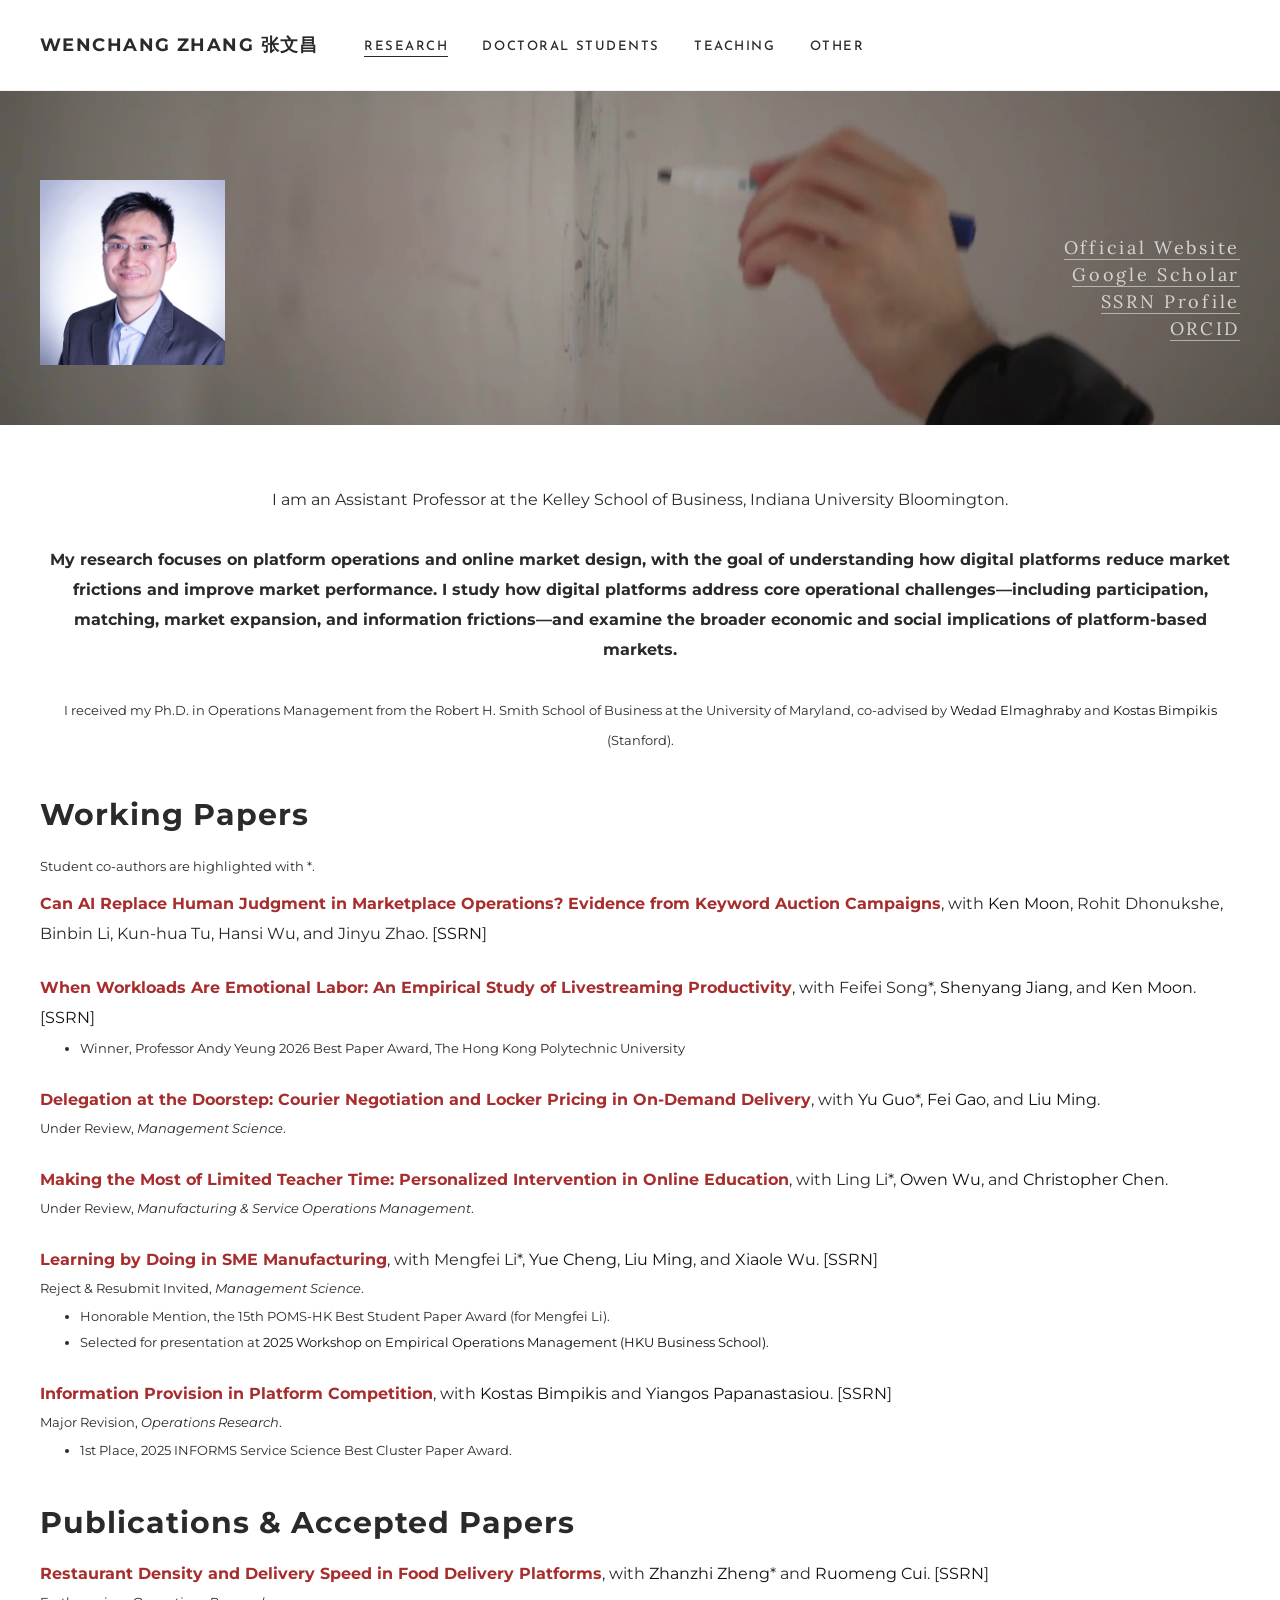
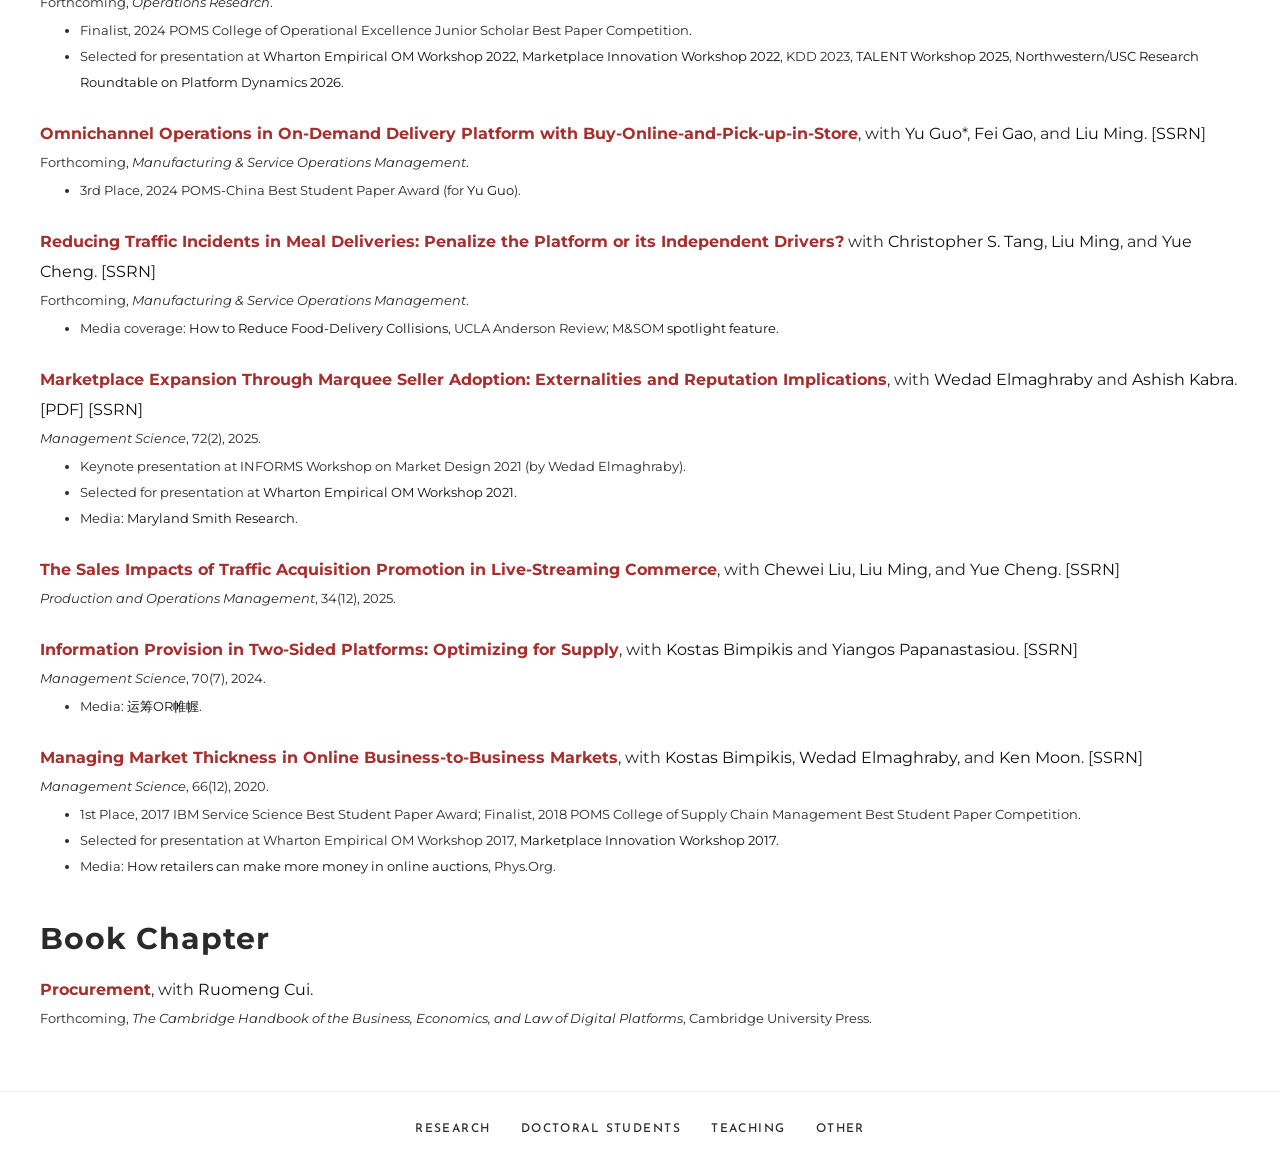
==== index.html @ 258bb036 "Add Book Chapter section with Cambridge Handbook chapter on procurement Co-Authored-By: Claude Opus " ====
<!DOCTYPE html>
<html lang="en">
<head>
<meta charset="utf-8">
<meta name="viewport" content="width=device-width, initial-scale=1.0">
<title>Wenchang Zhang | Kelley School of Business, Indiana University</title>
<meta name="description" content="Assistant Professor at Indiana University’s Kelley School of Business. Research on platform operations, online market design, and digital marketplaces.">
<meta name="keywords" content="Wenchang Zhang, Kelley School of Business, Indiana University, platform operations, online market design, operations management">
<link rel="canonical" href="https://www.wenchangzhang.com/">

<meta property="og:type" content="website">
<meta property="og:site_name" content="Wenchang Zhang 张文昌">
<meta property="og:title" content="Wenchang Zhang — Kelley School of Business, Indiana University">
<meta property="og:description" content="Assistant Professor at Indiana University’s Kelley School of Business. Research on platform operations, online market design, and digital marketplaces.">
<meta property="og:url" content="https://www.wenchangzhang.com/">
<meta property="og:image" content="https://www.wenchangzhang.com/assets/headshot.jpg">
<meta name="twitter:card" content="summary">
<meta name="twitter:title" content="Wenchang Zhang — Kelley School of Business, Indiana University">
<meta name="twitter:description" content="Assistant Professor at Indiana University’s Kelley School of Business. Research on platform operations, online market design, and digital marketplaces.">
<meta name="twitter:image" content="https://www.wenchangzhang.com/assets/headshot.jpg">

<link rel="preconnect" href="https://fonts.googleapis.com">
<link rel="preconnect" href="https://fonts.gstatic.com" crossorigin>
<link rel="stylesheet" href="https://fonts.googleapis.com/css2?family=Josefin+Sans:wght@400;500;700&family=Lora:wght@400;500&family=Montserrat:wght@400;500;700&display=swap">
<link rel="stylesheet" href="assets/style.css?v=7a0debba">
<script type="application/ld+json">
{
  "@context": "https://schema.org",
  "@type": "Person",
  "name": "Wenchang Zhang",
  "alternateName": "张文昌",
  "url": "https://www.wenchangzhang.com/",
  "image": "https://www.wenchangzhang.com/assets/headshot.jpg",
  "jobTitle": "Assistant Professor of Operations and Decision Technologies",
  "affiliation": {
    "@type": "CollegeOrUniversity",
    "name": "Kelley School of Business, Indiana University",
    "url": "https://kelley.iu.edu/"
  },
  "alumniOf": [
    { "@type": "CollegeOrUniversity", "name": "University of Maryland, Robert H. Smith School of Business" },
    { "@type": "CollegeOrUniversity", "name": "University of California, Berkeley" },
    { "@type": "CollegeOrUniversity", "name": "Tsinghua University" }
  ],
  "knowsAbout": [
    "Platform operations", "Online market design", "Operations management",
    "Structural estimation", "Causal inference"
  ],
  "sameAs": [
    "https://scholar.google.com/citations?user=IVK3-cAAAAAJ",
    "https://orcid.org/0000-0002-1756-0747",
    "https://papers.ssrn.com/sol3/cf_dev/AbsByAuth.cfm?per_id=2790636",
    "https://kelley.iu.edu/faculty-research/faculty-directory/profile.html?id=WENCZHAN"
  ]
}
</script>
</head>
<body>

<header class="site-header">
  <div class="bar">
    <h1 class="logo"><a href="./">Wenchang Zhang 张文昌</a></h1>
    <nav aria-label="Main">
      <ul class="site-nav">
        <li><a href="./" aria-current="page">Research</a></li>
        <li><a href="students.html">Doctoral Students</a></li>
        <li><a href="teaching.html">Teaching</a></li>
        <li><a href="other.html">Other</a></li>
      </ul>
    </nav>
  </div>
</header>

<section class="hero" style="background-image:url('assets/hero-whiteboard.jpg')">
  <video autoplay loop muted playsinline poster="assets/hero-whiteboard.jpg" aria-hidden="true" tabindex="-1">
    <source src="assets/hero-whiteboard.mp4" type="video/mp4">
  </video>
  <div class="inner">
    <img src="assets/headshot.jpg" width="185" height="185" alt="Wenchang Zhang">
    <div class="profile-links">
      <a href="https://kelley.iu.edu/faculty-research/faculty-directory/profile.html?id=WENCZHAN">Official Website</a><br>
      <a href="https://scholar.google.com/citations?user=IVK3-cAAAAAJ">Google Scholar</a><br>
      <a href="https://papers.ssrn.com/sol3/cf_dev/AbsByAuth.cfm?per_id=2790636">SSRN Profile</a><br>
      <a href="https://orcid.org/0000-0002-1756-0747">ORCID</a>
    </div>
  </div>
</section>

<main class="content">
<div class="bio">
<p>I am an Assistant Professor at the Kelley School of Business, Indiana University Bloomington.</p>
<p><strong>My research focuses on platform operations and online market design, with the goal of understanding how digital platforms reduce market frictions and improve market performance. I study how digital platforms address core operational challenges—including participation, matching, market expansion, and information frictions—and examine the broader economic and social implications of platform-based markets.</strong></p>
<p>I received my Ph.D. in Operations Management from the Robert H. Smith School of Business at the University of Maryland, co-advised by <a href="https://www.rhsmith.umd.edu/directory/wedad-j-elmaghraby">Wedad Elmaghraby</a> and <a href="http://stanford.edu/~kostasb/">Kostas Bimpikis</a> (Stanford).</p>
</div>
<h2 id="working-papers">Working Papers</h2>
<div class="note">
<p>Student co-authors are highlighted with *.</p>
</div>
<div class="papers">
<ul>
<li><p><strong>Can AI Replace Human Judgment in Marketplace Operations? Evidence from Keyword Auction Campaigns</strong>, with <a href="https://business.cornell.edu/profiles/khm57/">Ken Moon</a>, Rohit Dhonukshe, Binbin Li, Kun-hua Tu, Hansi Wu, and Jinyu Zhao. [<a href="https://papers.ssrn.com/sol3/papers.cfm?abstract_id=6870063">SSRN</a>]</p></li>
<li><p><strong>When Workloads Are Emotional Labor: An Empirical Study of Livestreaming Productivity</strong>, with Feifei Song*, <a href="https://www.polyu.edu.hk/lms/people/academic-staff/shenyang-jiang/">Shenyang Jiang</a>, and <a href="https://business.cornell.edu/profiles/khm57/">Ken Moon</a>. [<a href="https://papers.ssrn.com/sol3/papers.cfm?abstract_id=5198270">SSRN</a>]</p>
<ul>
<li>Winner, Professor Andy Yeung 2026 Best Paper Award, The Hong Kong Polytechnic University</li>
</ul></li>
<li><p><strong>Delegation at the Doorstep: Courier Negotiation and Locker Pricing in On-Demand Delivery</strong>, with <a href="https://joeyyuguo.github.io/">Yu Guo</a>*, <a href="https://sites.google.com/view/feigao/home">Fei Gao</a>, and <a href="https://myweb.cuhk.edu.cn/mingliu/Home/Index">Liu Ming</a>.</p>
<p>Under Review, <em>Management Science</em>.</p></li>
<li><p><strong>Making the Most of Limited Teacher Time: Personalized Intervention in Online Education</strong>, with Ling Li*, <a href="https://owenwu.pages.iu.edu/">Owen Wu</a>, and <a href="https://www.christopherjchen.com/">Christopher Chen</a>.</p>
<p>Under Review, <em>Manufacturing &amp; Service Operations Management</em>.</p></li>
<li><p><strong>Learning by Doing in SME Manufacturing</strong>, with Mengfei Li*, <a href="https://en.em-lyon.com.cn/faculty/view/128">Yue Cheng</a>, <a href="https://myweb.cuhk.edu.cn/mingliu/Home/Index">Liu Ming</a>, and <a href="https://scholar.google.com/citations?user=tc1fwTEAAAAJ&amp;hl=en">Xiaole Wu</a>. [<a href="https://papers.ssrn.com/sol3/papers.cfm?abstract_id=5273302">SSRN</a>]</p>
<p>Reject &amp; Resubmit Invited, <em>Management Science</em>.</p>
<ul>
<li>Honorable Mention, the 15th POMS-HK Best Student Paper Award (for Mengfei Li).</li>
<li>Selected for presentation at <a href="https://www.hkubs.hku.hk/eventsite/AWEOM/">2025 Workshop on Empirical Operations Management (HKU Business School)</a>.</li>
</ul></li>
<li><p><strong>Information Provision in Platform Competition</strong>, with <a href="http://stanford.edu/~kostasb/">Kostas Bimpikis</a> and <a href="http://www.yiangos-papanastasiou.com/">Yiangos Papanastasiou</a>. [<a href="https://papers.ssrn.com/sol3/papers.cfm?abstract_id=5289417">SSRN</a>]</p>
<p>Major Revision, <em>Operations Research</em>.</p>
<ul>
<li>1st Place, 2025 INFORMS Service Science Best Cluster Paper Award.</li>
</ul></li>
</ul>
</div>
<h2 id="publications-accepted-papers">Publications &amp; Accepted Papers</h2>
<div class="papers">
<ul>
<li><p><strong>Restaurant Density and Delivery Speed in Food Delivery Platforms</strong>, with <a href="https://sites.google.com/view/zhanzhizheng/home">Zhanzhi Zheng</a>* and <a href="http://ruomengcui.com/">Ruomeng Cui</a>. [<a href="https://papers.ssrn.com/sol3/papers.cfm?abstract_id=4419279">SSRN</a>]</p>
<p>Forthcoming, <em>Operations Research</em>.</p>
<ul>
<li>Finalist, 2024 POMS College of Operational Excellence Junior Scholar Best Paper Competition.</li>
<li>Selected for presentation at <a href="https://www.dropbox.com/s/8o8asq0hb69v4n5/FINAL%20Workshop%20on%20Empirical%20Research%20in%20Operations%20Management%20%28Poster%20%28Portrait%29%29%20%288.5%20%C3%97%2011%20in%29%20%281%29.pdf?dl=0">Wharton Empirical OM Workshop 2022</a>, <a href="http://marketplaceinnovation.net/2022/index.html">Marketplace Innovation Workshop 2022</a>, KDD 2023, <a href="https://sites.gatech.edu/talent-2025/friday-may-30/">TALENT Workshop 2025</a>, <a href="https://www.dropbox.com/scl/fi/5ey740l1riwrxj7iiv9kn/platform_dynamics_2026_agenda.pdf?rlkey=rhd4g1sr3v8571lvft18p32os&amp;dl=0">Northwestern/USC Research Roundtable on Platform Dynamics 2026</a>.</li>
</ul></li>
<li><p><strong>Omnichannel Operations in On-Demand Delivery Platform with Buy-Online-and-Pick-up-in-Store</strong>, with <a href="https://joeyyuguo.github.io/">Yu Guo</a>*, <a href="https://sites.google.com/view/feigao/home">Fei Gao</a>, and <a href="https://myweb.cuhk.edu.cn/mingliu/Home/Index">Liu Ming</a>. [<a href="https://papers.ssrn.com/sol3/papers.cfm?abstract_id=4862038">SSRN</a>]</p>
<p>Forthcoming, <em>Manufacturing &amp; Service Operations Management</em>.</p>
<ul>
<li>3rd Place, 2024 POMS-China Best Student Paper Award (for <a href="https://joeyyuguo.github.io/">Yu Guo</a>).</li>
</ul></li>
<li><p><strong>Reducing Traffic Incidents in Meal Deliveries: Penalize the Platform or its Independent Drivers?</strong> with <a href="https://www.anderson.ucla.edu/faculty-and-research/decisions-operations-and-technology-management/faculty/tang">Christopher S. Tang</a>, <a href="https://myweb.cuhk.edu.cn/mingliu/Home/Index">Liu Ming</a>, and <a href="https://en.em-lyon.com.cn/faculty/view/128">Yue Cheng</a>. [<a href="https://papers.ssrn.com/sol3/papers.cfm?abstract_id=4231746">SSRN</a>]</p>
<p>Forthcoming, <em>Manufacturing &amp; Service Operations Management</em>.</p>
<ul>
<li>Media coverage: <a href="https://anderson-review.ucla.edu/how-to-reduce-food-delivery-collisions/">How to Reduce Food-Delivery Collisions</a>, UCLA Anderson Review; M&amp;SOM <a href="https://www.linkedin.com/pulse/reducing-traffic-incidents-meal-deliveries-f3xlc/">spotlight feature</a>.</li>
</ul></li>
<li><p><strong>Marketplace Expansion Through Marquee Seller Adoption: Externalities and Reputation Implications</strong>, with <a href="https://www.rhsmith.umd.edu/directory/wedad-j-elmaghraby">Wedad Elmaghraby</a> and <a href="https://sites.google.com/view/ashishkabra">Ashish Kabra</a>. [<a href="https://www.dropbox.com/scl/fi/i8sspmrgmztwrk2ou8yup/MarketExpansion_final-manuscript.pdf?rlkey=0mb2o7644myd3b9msk8ytqow4&amp;dl=0">PDF</a>] [<a href="https://papers.ssrn.com/sol3/papers.cfm?abstract_id=3925847">SSRN</a>]</p>
<p><em>Management Science</em>, 72(2), 2025.</p>
<ul>
<li>Keynote presentation at INFORMS Workshop on Market Design 2021 (by Wedad Elmaghraby).</li>
<li>Selected for presentation at <a href="https://www.dropbox.com/s/gpgtdzsgcf894w8/EMPOM%20Agenda%202021.pdf?dl=0">Wharton Empirical OM Workshop 2021</a>.</li>
<li>Media: <a href="https://www.rhsmith.umd.edu/research/online-marketplaces-beyond-number-buyers-and-sellers">Maryland Smith Research</a>.</li>
</ul></li>
<li><p><strong>The Sales Impacts of Traffic Acquisition Promotion in Live-Streaming Commerce</strong>, with <a href="https://sites.google.com/view/cwliu">Chewei Liu</a>, <a href="https://myweb.cuhk.edu.cn/mingliu/Home/Index">Liu Ming</a>, and <a href="https://en.em-lyon.com.cn/faculty/view/128">Yue Cheng</a>. [<a href="https://papers.ssrn.com/sol3/papers.cfm?abstract_id=4083469">SSRN</a>]</p>
<p><em>Production and Operations Management</em>, 34(12), 2025.</p></li>
<li><p><strong>Information Provision in Two-Sided Platforms: Optimizing for Supply</strong>, with <a href="http://stanford.edu/~kostasb/">Kostas Bimpikis</a> and <a href="http://www.yiangos-papanastasiou.com/">Yiangos Papanastasiou</a>. [<a href="https://papers.ssrn.com/sol3/papers.cfm?abstract_id=3617351">SSRN</a>]</p>
<p><em>Management Science</em>, 70(7), 2024.</p>
<ul>
<li>Media: <a href="https://mp.weixin.qq.com/s/nLUKDXh2N-z1PhTWOdHLZQ">运筹OR帷幄</a>.</li>
</ul></li>
<li><p><strong>Managing Market Thickness in Online Business-to-Business Markets</strong>, with <a href="http://stanford.edu/~kostasb/">Kostas Bimpikis</a>, <a href="https://www.rhsmith.umd.edu/directory/wedad-j-elmaghraby">Wedad Elmaghraby</a>, and <a href="https://business.cornell.edu/profiles/khm57/">Ken Moon</a>. [<a href="https://papers.ssrn.com/sol3/papers.cfm?abstract_id=3442379">SSRN</a>]</p>
<p><em>Management Science</em>, 66(12), 2020.</p>
<ul>
<li>1st Place, 2017 IBM Service Science Best Student Paper Award; Finalist, 2018 POMS College of Supply Chain Management Best Student Paper Competition.</li>
<li>Selected for presentation at Wharton Empirical OM Workshop 2017, <a href="http://marketplaceinnovation.net/2017/accepted.html">Marketplace Innovation Workshop 2017</a>.</li>
<li>Media: <a href="https://phys.org/news/2020-01-retailers-money-online-auctions.html">How retailers can make more money in online auctions</a>, Phys.Org.</li>
</ul></li>
</ul>
</div>
<h2 id="book-chapter">Book Chapter</h2>
<div class="papers">
<ul>
<li><p><strong>Procurement</strong>, with <a href="http://ruomengcui.com/">Ruomeng Cui</a>.</p>
<p>Forthcoming, <em>The Cambridge Handbook of the Business, Economics, and Law of Digital Platforms</em>, Cambridge University Press.</p></li>
</ul>
</div>
</main>

<footer class="site-footer">
  <ul>
    <li><a href="./">Research</a></li>
    <li><a href="students.html">Doctoral Students</a></li>
    <li><a href="teaching.html">Teaching</a></li>
    <li><a href="other.html">Other</a></li>
  </ul>
</footer>
</body>
</html>
---- assets/style.css ----
/* wenchangzhang.com
 *
 * Reproduces the visual design of the previous Weebly "Unite" theme. Every
 * value here was read off the live site before migration — from the theme
 * stylesheet, the generated inline block, or per-element inline styles,
 * whichever actually won the cascade. Deliberate departures are marked.
 *
 * Single-theme by intent: the site is light-only, so every colour is painted
 * explicitly and no dark-mode blocks are declared.
 */

:root {
  --ground: #ffffff;
  --ink: #2a2a2a;        /* body copy */
  --link: #111111;       /* links: no underline, a shade darker than body */
  --accent: #a82e2e;     /* paper titles */
  --hero-link: #d5d5d5;
  --rule: rgba(0, 0, 0, 0.05);
  --scrim: rgba(0, 0, 0, 0.15);
  --sans: "Helvetica Neue", Helvetica, Arial, sans-serif;
  --display: "Josefin Sans", var(--sans);              /* nav */
  --body: "Montserrat", var(--sans);                   /* title, headings, copy */
  --serif: "Lora", Georgia, "Times New Roman", serif;  /* hero paragraph */
}

* { box-sizing: border-box; }

html { -webkit-text-size-adjust: 100%; }

body {
  margin: 0;
  background: var(--ground);
  color: var(--ink);
  font-family: var(--sans);
  font-size: 16px;
  -webkit-font-smoothing: antialiased;
  -moz-osx-font-smoothing: grayscale;
}

/* ---------- header (position: fixed, as on the old site) ---------------- */

.site-header {
  position: fixed;
  top: 0; left: 0; right: 0;
  z-index: 10;
  background: var(--ground);
  border-bottom: 1px solid var(--rule);
  padding: 5px 40px;
}

.site-header .bar {
  max-width: 1200px;
  margin: 0 auto;
  min-height: 80px;
  display: flex;
  align-items: center;
  gap: 24px;
}

/* #wsite-title was Montserrat bold 18px */
.logo {
  flex: 0 0 25%;
  margin: 0;
  font-family: var(--body);
  font-size: 18px;
  font-weight: 700;
  line-height: 1;
  text-transform: uppercase;
  letter-spacing: 0.08em;
  color: var(--ink);
  white-space: nowrap;
}

.logo a { color: inherit; text-decoration: none; }

.site-nav {
  flex: 1 1 auto;
  display: flex;
  justify-content: center;
  gap: 34px;
  list-style: none;
  margin: 0;
  padding: 0;
}

.site-nav a {
  font-family: var(--display);
  font-size: 13px;
  font-weight: 500;
  text-transform: uppercase;
  letter-spacing: 0.12em;
  color: var(--ink);
  text-decoration: none;
  padding-bottom: 3px;
  border-bottom: 1px solid transparent;
}

.site-nav a:hover,
.site-nav a[aria-current="page"] { border-bottom-color: var(--ink); }

/* ---------- hero -------------------------------------------------------- */

/* Content-height, as the old section carried an inline height:auto. */
.hero {
  position: relative;
  overflow: hidden;
  background-size: cover;
  background-position: center;
  color: #ffffff;
}

.hero video {
  position: absolute;
  inset: 0;
  width: 100%;
  height: 100%;
  object-fit: cover;
  border: 0;
}

.hero::after {
  content: "";
  position: absolute;
  inset: 0;
  background: var(--scrim);
}

/* Generated hero (Doctoral Students): the canvas paints its own ground, so it
   needs no poster image and no scrim dimming the marks. Height still comes
   from .hero .inner, so it matches the video heroes exactly. */
.hero-generated { background: #050505; }
.hero-generated::after { display: none; }

.hero-canvas {
  position: absolute;
  inset: 0;
  display: block;
  width: 100%;
  height: 100%;
}

/* .banner-wrap .container was padding: 180px 40px 60px under a fixed nav */
.hero .inner {
  position: relative;
  z-index: 1;
  max-width: 1366px;
  margin: 0 auto;
  padding: 180px 40px 60px;
  display: flex;
  align-items: flex-start;
  justify-content: space-between;
  gap: 40px;
}

.hero img {
  width: 185px;
  max-width: 100%;
  display: block;
  border: 0;
}

/* .wsite-header-section .paragraph was Lora 400, text-transform: none */
.profile-links {
  font-family: var(--serif);
  font-size: 18px;
  font-weight: 400;
  line-height: 1.5;
  letter-spacing: 0.15em;
  text-align: right;
  /* the old markup opened this block with two <br>, offsetting it ~2 lines */
  margin-top: 54px;
}

.profile-links a {
  color: var(--hero-link);
  text-decoration: none;
  border-bottom: 1px solid rgba(255, 255, 255, 0.5);
}

.profile-links a:hover { color: #ffffff; }

/* ---------- content ----------------------------------------------------- */

/* .main-wrap .container was max-width: 1366px; padding: 60px 40px */
.content {
  max-width: 1366px;
  margin: 0 auto;
  padding: 60px 40px;
}

/* .wsite-content-title was Montserrat 700, 30px, letter-spacing 1px */
.content h2 {
  font-family: var(--body);
  font-weight: 700;
  font-size: 30px;
  color: var(--ink);
  letter-spacing: 1px;
  line-height: 1.2;
  margin: 42px 0 18px;
  text-wrap: balance;
}

.content h2:first-child { margin-top: 0; }

/* the Other page set these headings at <font size="6"> */
.content.big-headings h2 { font-size: 32px; }
.content.big-headings h2.small-heading { font-size: 30px; }

.content h3 {
  font-family: var(--body);
  font-size: 16px;
  font-weight: 700;
  margin: 20px 0 4px;
}

/* Body copy: 16px / 30px */
.content p,
.content li {
  font-family: var(--body);
  font-size: 16px;
  line-height: 30px;
  color: var(--ink);
}

.content ul { margin: 6px 0 0; padding-left: 40px; }
.content li { margin-bottom: 2px; }

/* Links: underline removed, distinguished by a darker ink instead. Underline
 * returns on hover so the link stays discoverable, and keyboard focus keeps a
 * visible ring. Deliberate departure — the old site underlined every link. */
.content a {
  color: var(--link);
  text-decoration: none;
}

.content a:hover { text-decoration: underline; }

a:focus-visible {
  outline: 2px solid var(--accent);
  outline-offset: 3px;
}

/* ---------- map --------------------------------------------------------- */

.content .map {
  display: block;
  width: 100%;
  max-width: 900px;
  height: auto;
  margin: 8px auto 0;
}

.content .caption p {
  font-size: 13px;
  line-height: 24px;
  color: #6f6f6f;
  text-align: center;
  max-width: 620px;
  margin: 10px auto 0;
}

/* ---------- tables ------------------------------------------------------
 * Wrap a table in <div class="scroll"> so a wide one scrolls inside its own
 * container instead of pushing the page sideways.
 */

.content .scroll { overflow-x: auto; margin: 8px 0 24px; }

.content table {
  width: 100%;
  border-collapse: collapse;
  font-family: var(--body);
  font-size: 13px;
  line-height: 24px;
  text-align: left;
}

.content table colgroup { display: none; }   /* pandoc emits fixed widths */

.content th,
.content td {
  padding: 10px 16px 10px 0;
  border-bottom: 1px solid rgba(0, 0, 0, 0.08);
  vertical-align: top;
  font-size: 13px;
  line-height: 24px;
}

.content th {
  font-weight: 700;
  border-bottom-color: rgba(0, 0, 0, 0.25);
  white-space: nowrap;
}

.content td:first-child { font-weight: 500; white-space: nowrap; }
.content tr:last-child td { border-bottom: 0; }

/* ---------- bio --------------------------------------------------------- */

.bio { text-align: center; }
.bio p { margin: 0 0 30px; }
.bio p:last-child { font-size: 13px; }

/* ---------- note under a section heading -------------------------------- */

.note p {
  font-size: 13px;
  line-height: 30px;
  margin: 0 0 8px;
}

/* ---------- paper lists -------------------------------------------------
 * Markdown shape, per entry:
 *     -   **Title**, with coauthors. [SSRN]
 *
 *         Venue / status line.          <- optional, plain, unbulleted
 *
 *         -   award / presentation      <- optional, bulleted and indented
 */

.papers > ul {
  list-style: none;
  margin: 0;
  padding: 0;
  display: flex;
  flex-direction: column;
  gap: 24px;
}

.papers > ul > li { margin: 0; }

/* title + coauthor line */
.papers > ul > li > p:first-child {
  font-size: 16px;
  line-height: 30px;
  margin: 0;
}

.papers > ul > li > p:first-child > strong:first-child {
  color: var(--accent);
  font-weight: 700;
}

/* venue / status line, flush under the title */
.papers > ul > li > p:not(:first-child) {
  font-size: 13px;
  line-height: 26px;
  margin: 0;
}

/* awards, presentations, media */
.papers > ul > li > ul {
  list-style: disc;
  margin: 2px 0 0;
  padding-left: 40px;
}

.papers > ul > li > ul > li {
  font-size: 13px;
  line-height: 26px;
  margin: 0;
}

/* ---------- footer ------------------------------------------------------ */

.site-footer {
  border-top: 1px solid var(--rule);
  padding: 26px 40px 34px;
  text-align: center;
}

.site-footer ul {
  list-style: none;
  margin: 0;
  padding: 0;
  display: flex;
  justify-content: center;
  gap: 30px;
}

.site-footer a {
  font-family: var(--display);
  font-size: 12px;
  font-weight: 500;
  text-transform: uppercase;
  letter-spacing: 0.12em;
  color: var(--ink);
  text-decoration: none;
}

.site-footer a:hover { text-decoration: underline; }

/* ---------- responsive --------------------------------------------------- */

@media (max-width: 900px) {
  .site-header { padding: 5px 20px; }
  .site-header .bar {
    flex-direction: column;
    align-items: flex-start;
    gap: 10px;
    min-height: 0;
    padding: 12px 0;
  }
  .logo { flex: none; font-size: 16px; white-space: normal; }
  .site-nav { justify-content: flex-start; gap: 20px; }
  .hero .inner { flex-direction: column; padding: 150px 20px 40px; }
  .profile-links { text-align: left; margin-top: 24px; font-size: 16px; }
  .content { padding: 40px 20px; }
  .content h2 { font-size: 24px; }
  .content.big-headings h2 { font-size: 26px; }
  .content ul,
  .papers > ul > li > ul { padding-left: 24px; }
}

@media (prefers-reduced-motion: reduce) {
  * { animation: none !important; transition: none !important; }
  .hero video { display: none; }   /* fall back to the still frame */
}
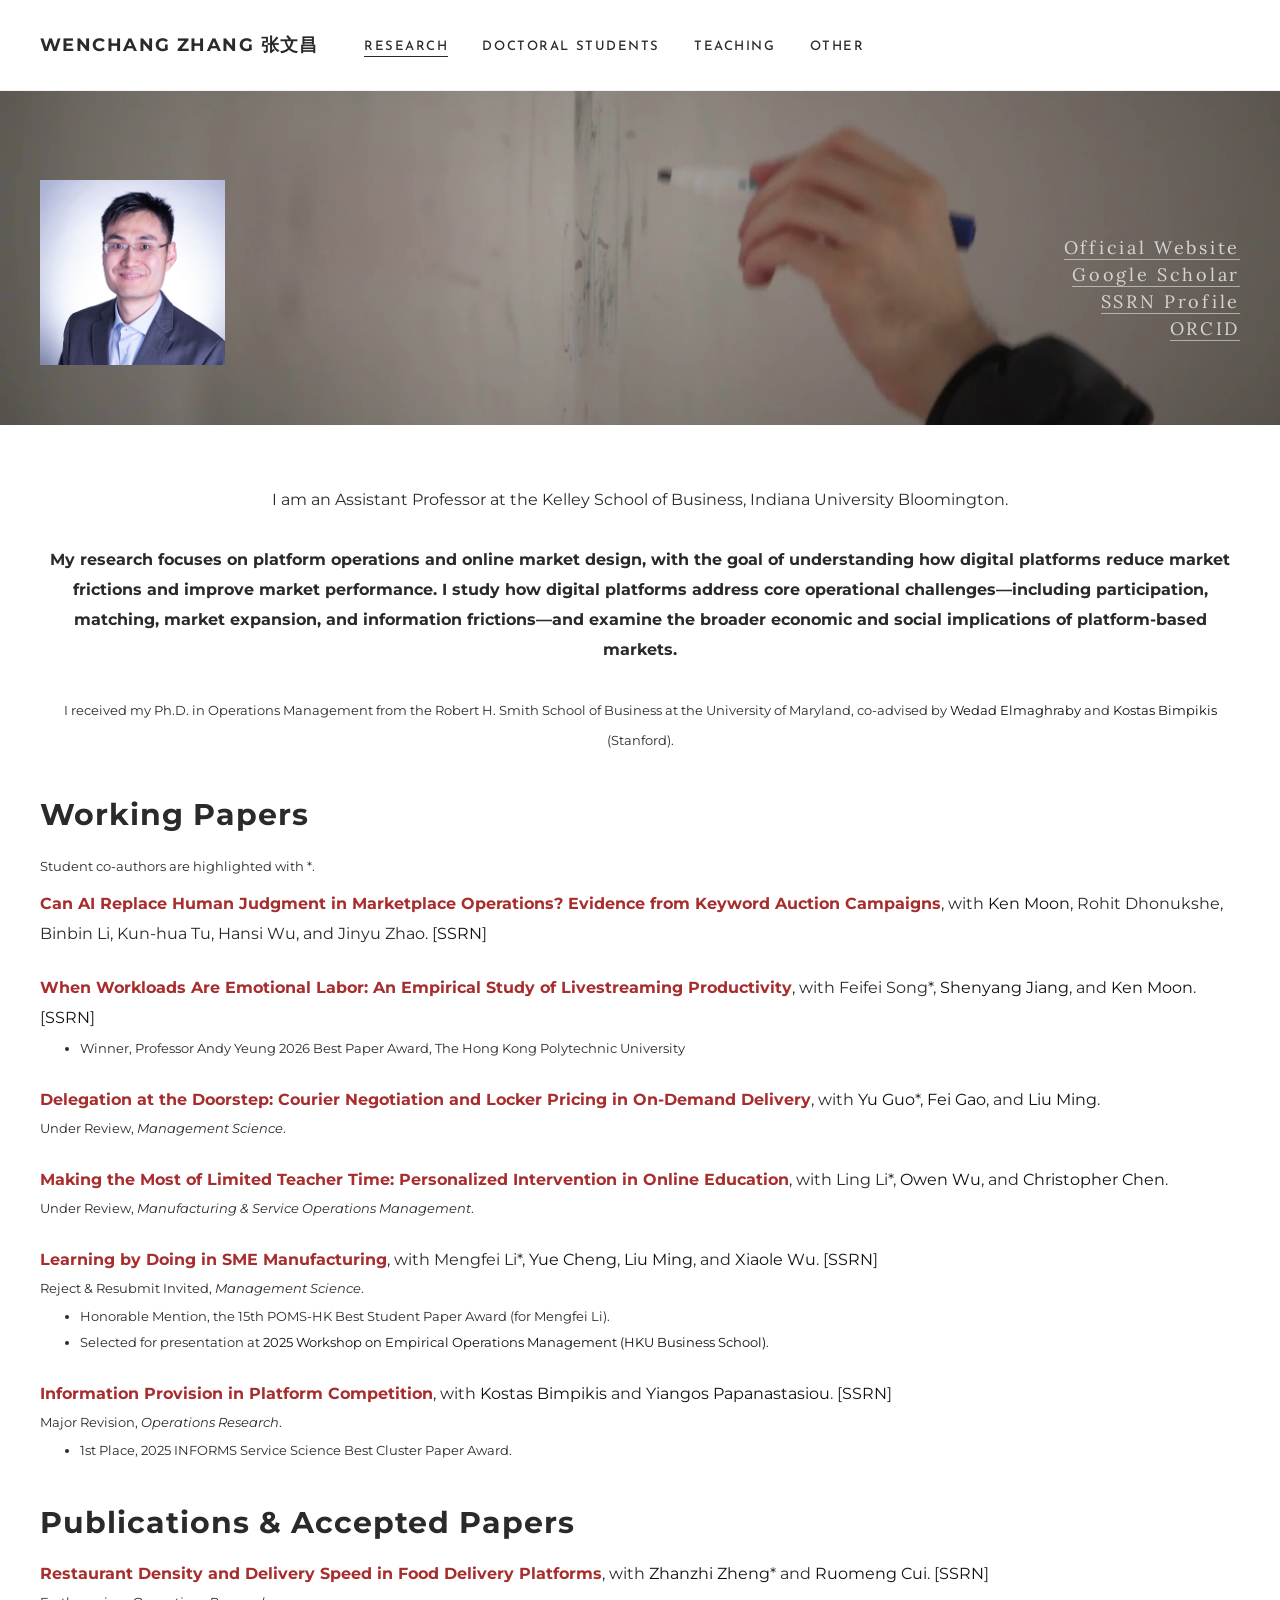
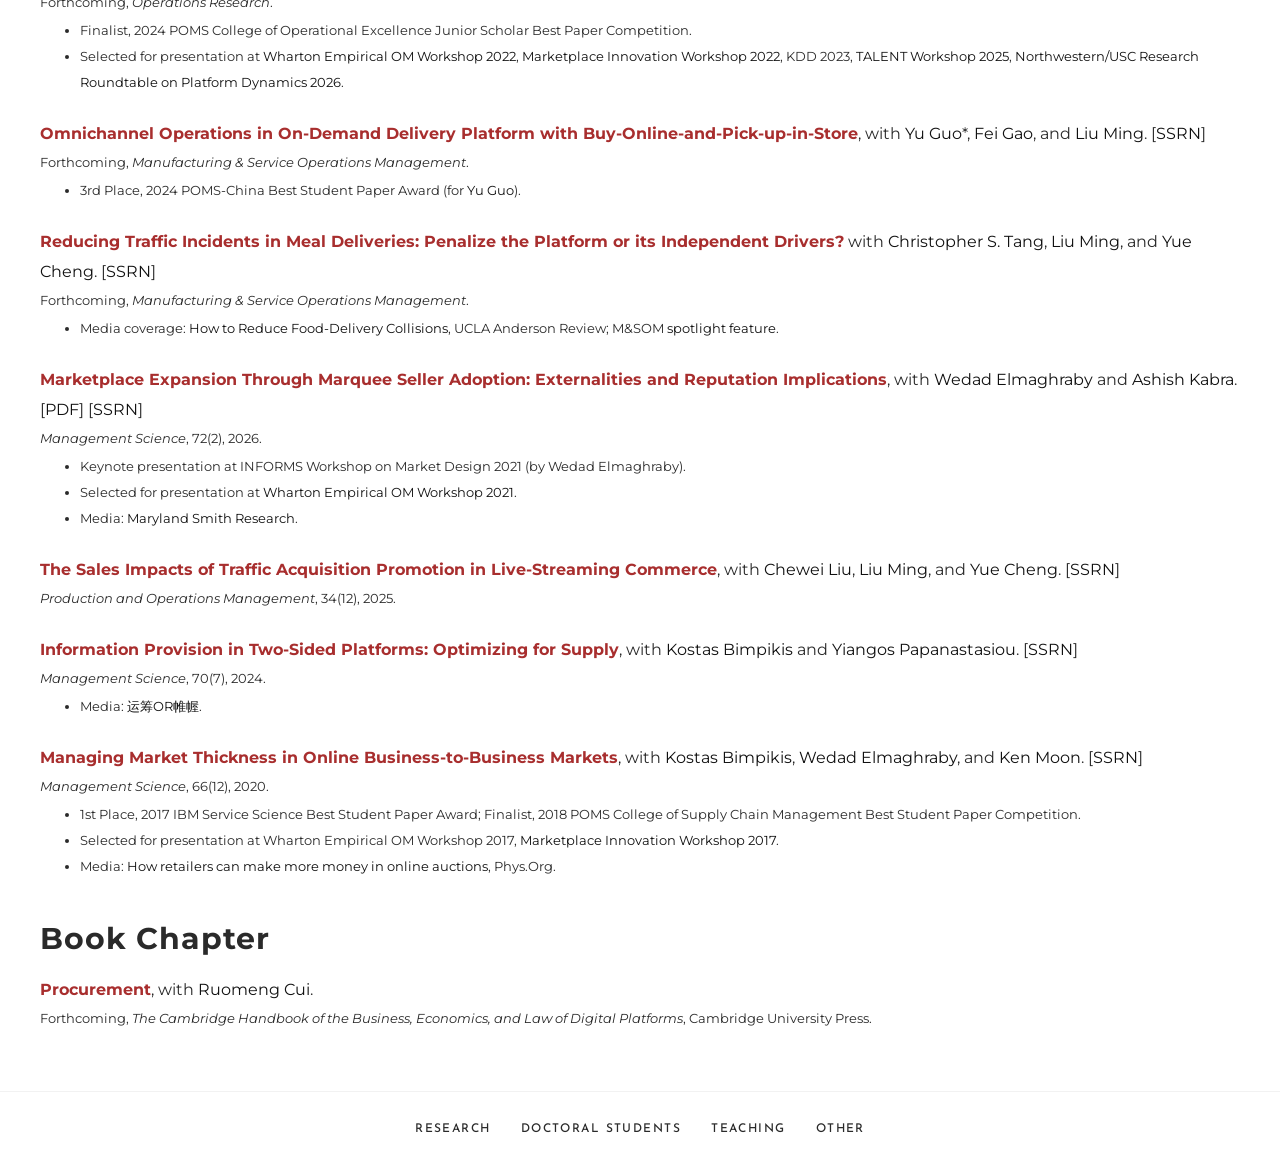
==== commit a23bcff1: "Update marquee-seller paper year to 2026 to match Management Science 72(2) print date Co-Authored-By" ====
--- a/index.html
+++ b/index.html
@@ -140,7 +140,7 @@
 <li>Media coverage: <a href="https://anderson-review.ucla.edu/how-to-reduce-food-delivery-collisions/">How to Reduce Food-Delivery Collisions</a>, UCLA Anderson Review; M&amp;SOM <a href="https://www.linkedin.com/pulse/reducing-traffic-incidents-meal-deliveries-f3xlc/">spotlight feature</a>.</li>
 </ul></li>
 <li><p><strong>Marketplace Expansion Through Marquee Seller Adoption: Externalities and Reputation Implications</strong>, with <a href="https://www.rhsmith.umd.edu/directory/wedad-j-elmaghraby">Wedad Elmaghraby</a> and <a href="https://sites.google.com/view/ashishkabra">Ashish Kabra</a>. [<a href="https://www.dropbox.com/scl/fi/i8sspmrgmztwrk2ou8yup/MarketExpansion_final-manuscript.pdf?rlkey=0mb2o7644myd3b9msk8ytqow4&amp;dl=0">PDF</a>] [<a href="https://papers.ssrn.com/sol3/papers.cfm?abstract_id=3925847">SSRN</a>]</p>
-<p><em>Management Science</em>, 72(2), 2025.</p>
+<p><em>Management Science</em>, 72(2), 2026.</p>
 <ul>
 <li>Keynote presentation at INFORMS Workshop on Market Design 2021 (by Wedad Elmaghraby).</li>
 <li>Selected for presentation at <a href="https://www.dropbox.com/s/gpgtdzsgcf894w8/EMPOM%20Agenda%202021.pdf?dl=0">Wharton Empirical OM Workshop 2021</a>.</li>
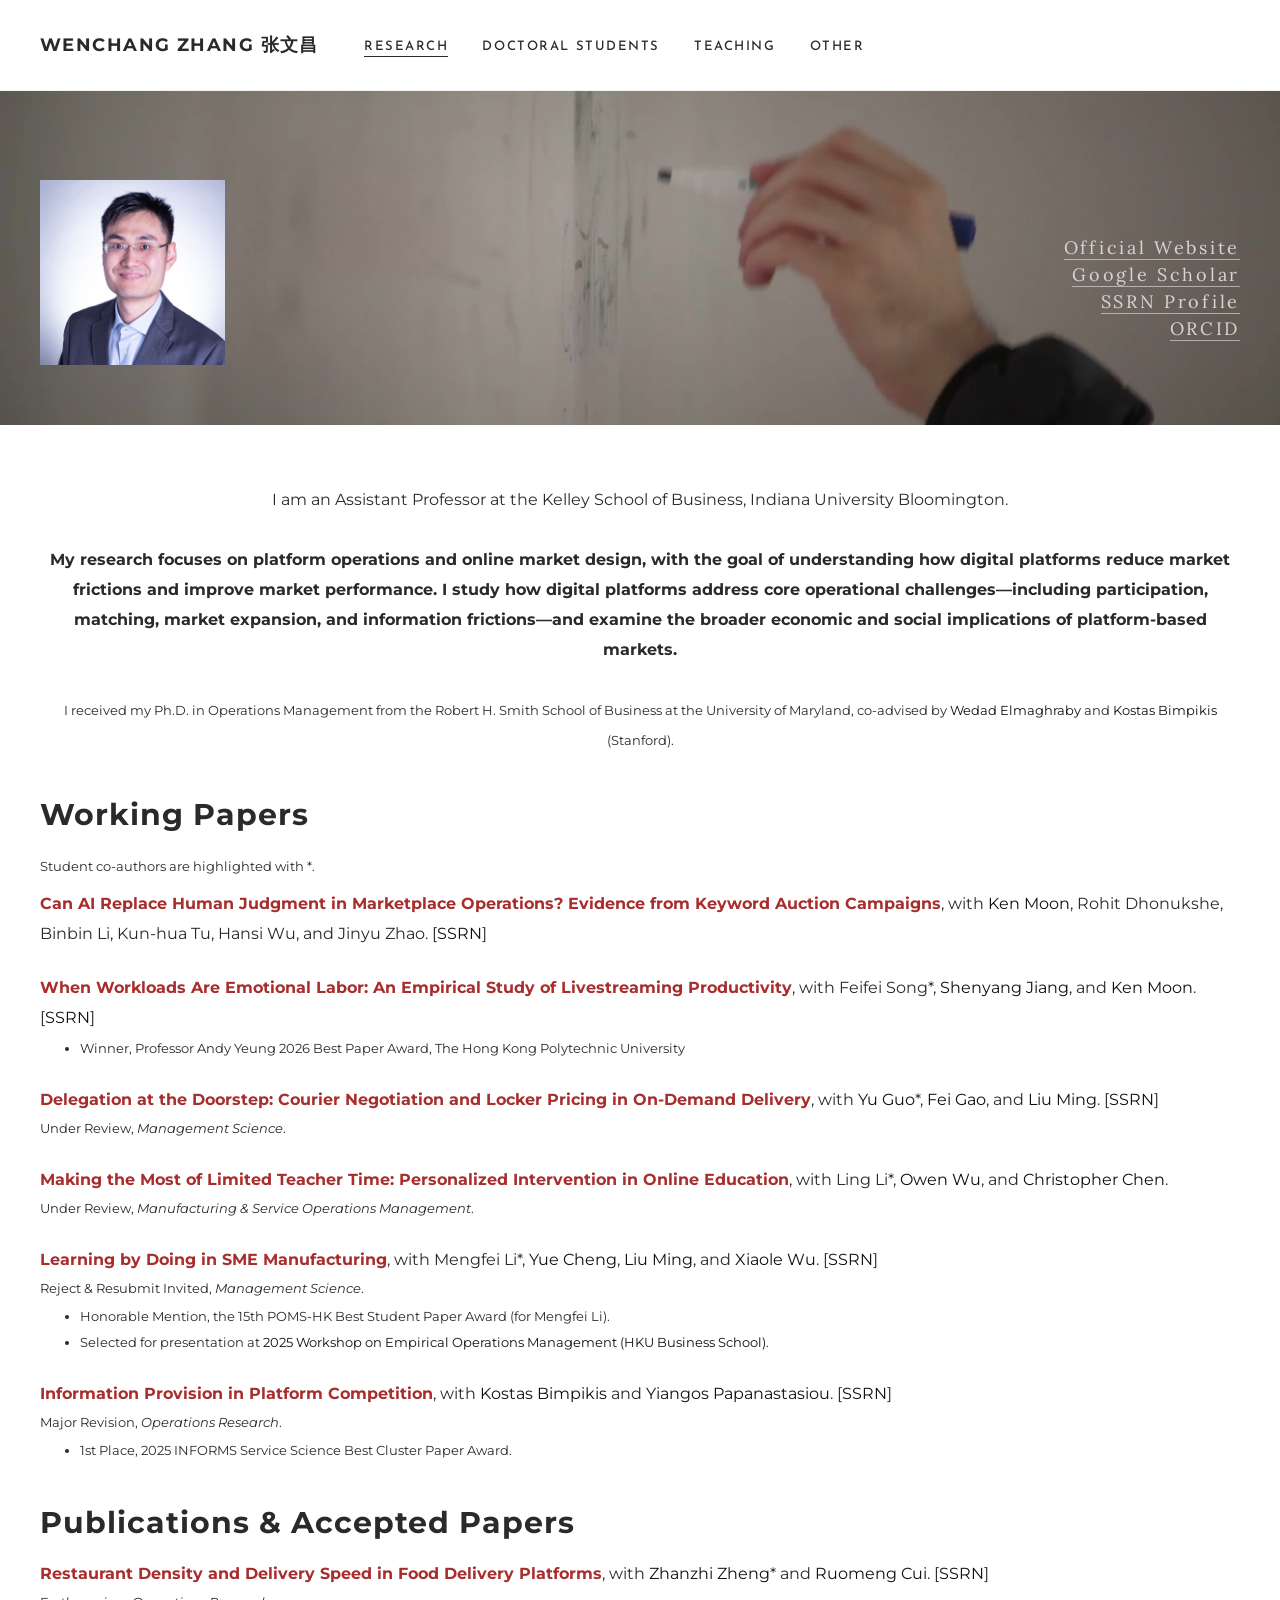
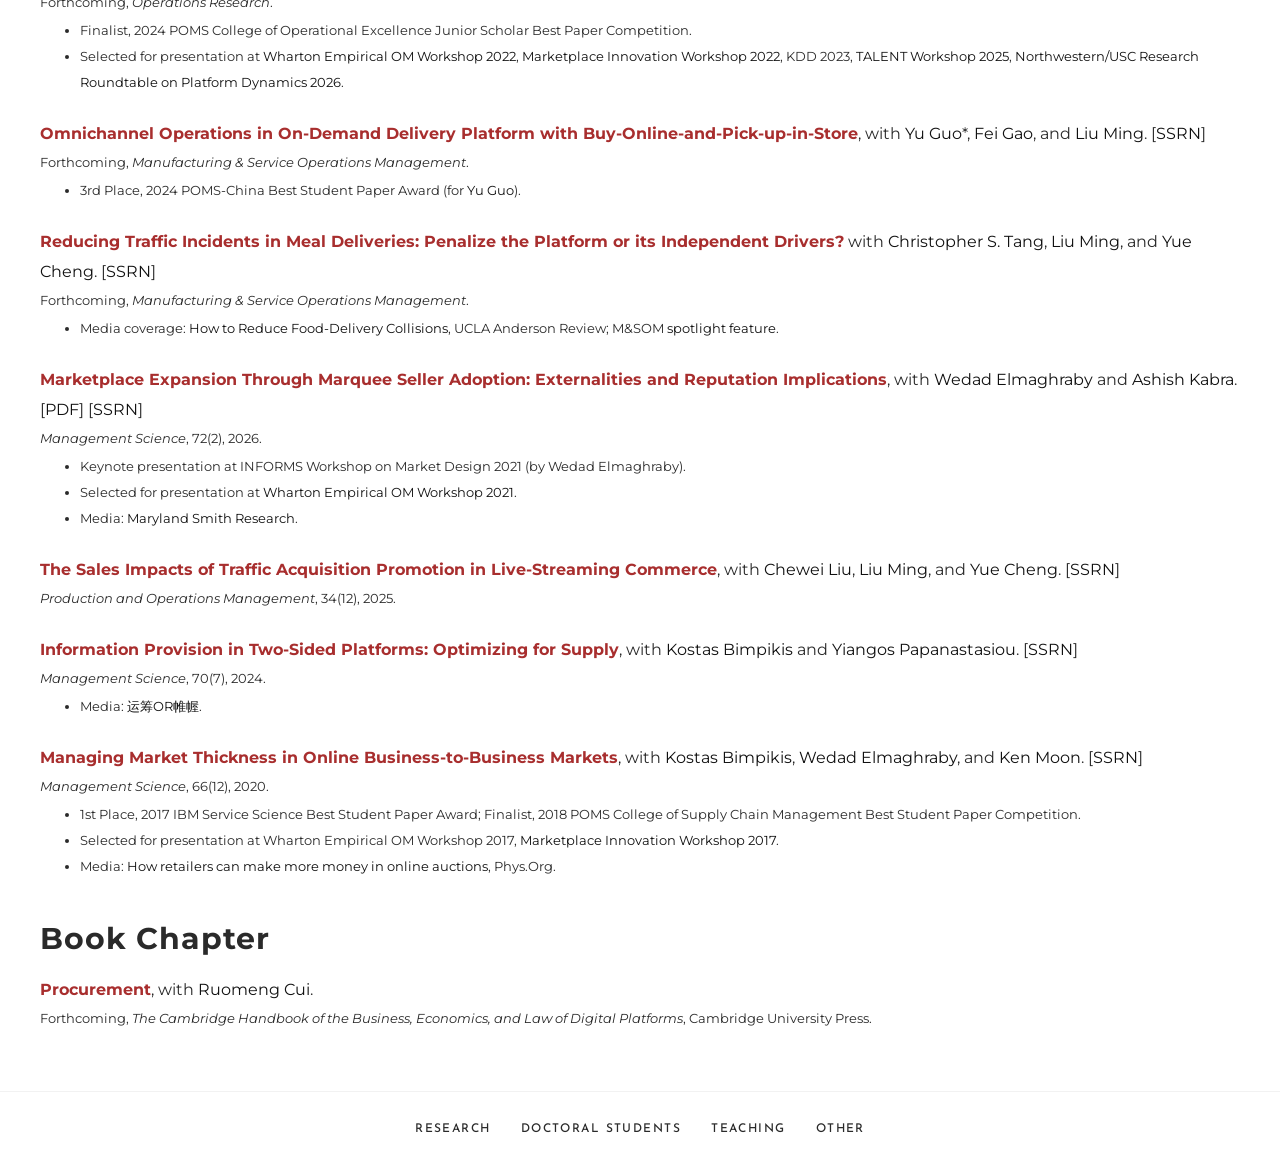
==== commit 4acd3ed7: "Add SSRN link for the locker-pricing paper on Home and Doctoral Students Co-Authored-By: Claude Opus" ====
--- a/index.html
+++ b/index.html
@@ -103,7 +103,7 @@
 <ul>
 <li>Winner, Professor Andy Yeung 2026 Best Paper Award, The Hong Kong Polytechnic University</li>
 </ul></li>
-<li><p><strong>Delegation at the Doorstep: Courier Negotiation and Locker Pricing in On-Demand Delivery</strong>, with <a href="https://joeyyuguo.github.io/">Yu Guo</a>*, <a href="https://sites.google.com/view/feigao/home">Fei Gao</a>, and <a href="https://myweb.cuhk.edu.cn/mingliu/Home/Index">Liu Ming</a>.</p>
+<li><p><strong>Delegation at the Doorstep: Courier Negotiation and Locker Pricing in On-Demand Delivery</strong>, with <a href="https://joeyyuguo.github.io/">Yu Guo</a>*, <a href="https://sites.google.com/view/feigao/home">Fei Gao</a>, and <a href="https://myweb.cuhk.edu.cn/mingliu/Home/Index">Liu Ming</a>. [<a href="https://papers.ssrn.com/sol3/papers.cfm?abstract_id=7684620">SSRN</a>]</p>
 <p>Under Review, <em>Management Science</em>.</p></li>
 <li><p><strong>Making the Most of Limited Teacher Time: Personalized Intervention in Online Education</strong>, with Ling Li*, <a href="https://owenwu.pages.iu.edu/">Owen Wu</a>, and <a href="https://www.christopherjchen.com/">Christopher Chen</a>.</p>
 <p>Under Review, <em>Manufacturing &amp; Service Operations Management</em>.</p></li>
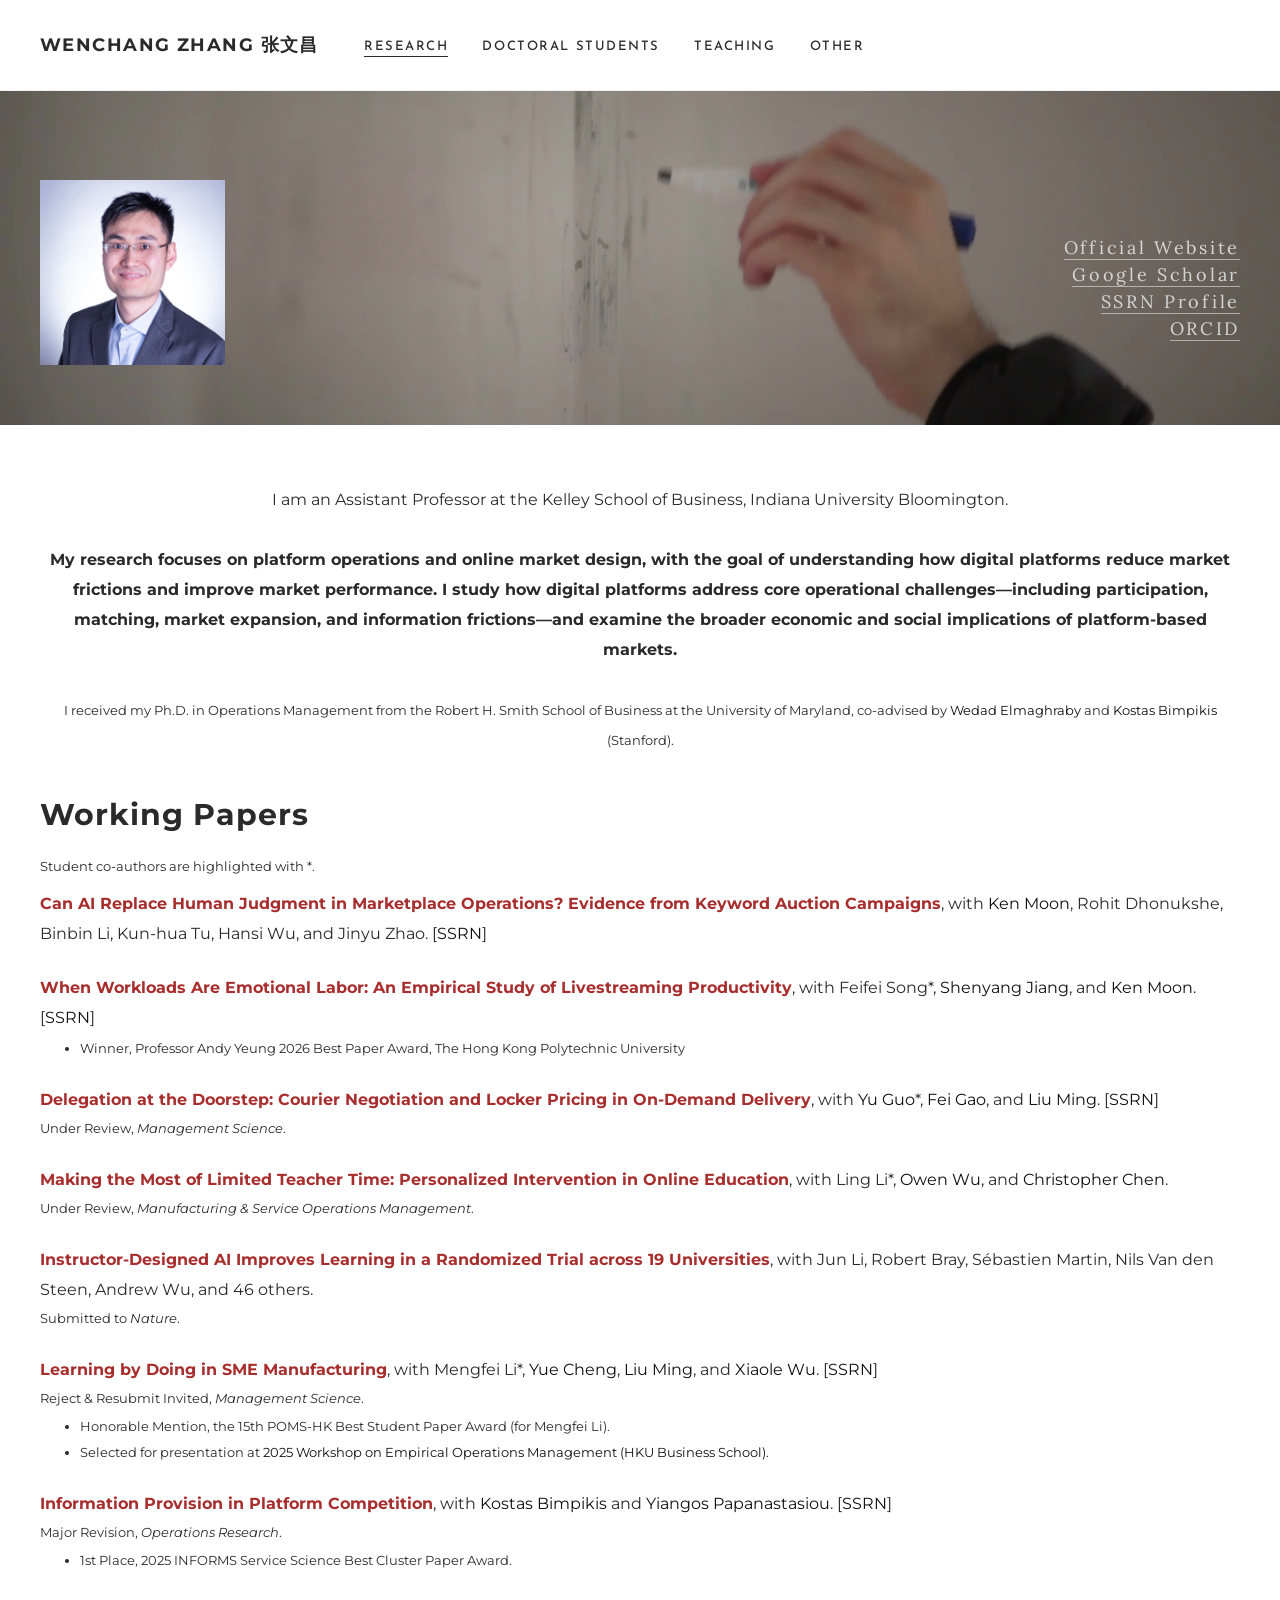
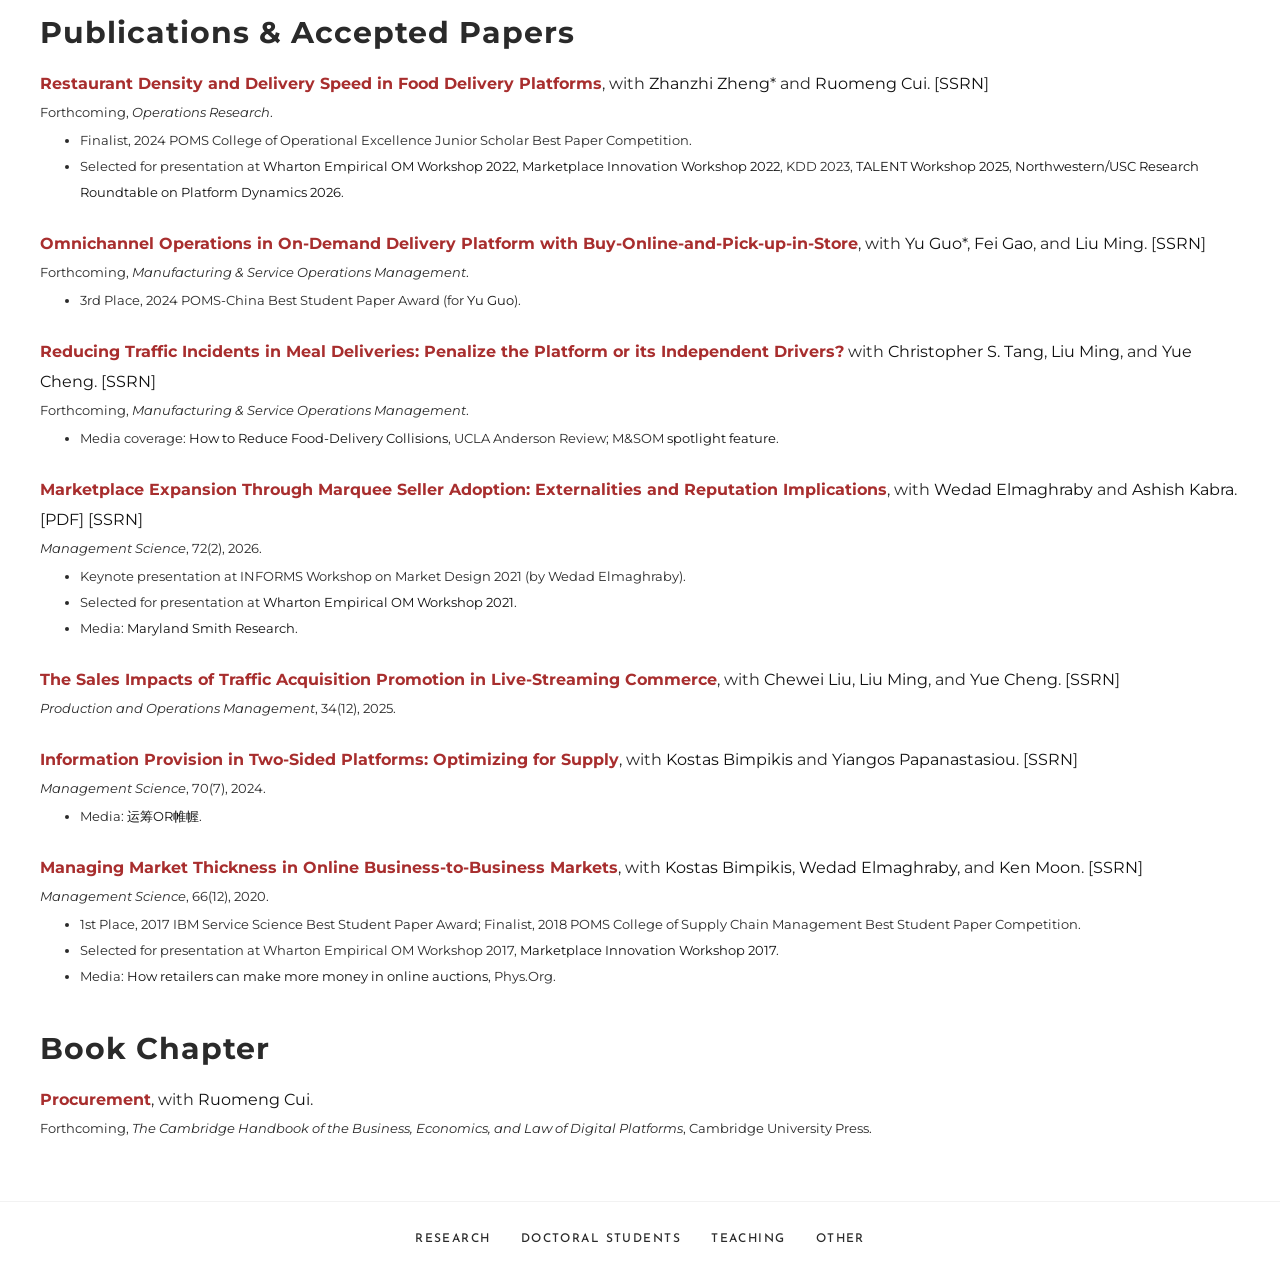
==== commit 1206511c: "Add Nature submission (instructor-designed AI RCT) to Working Papers Co-Authored-By: Claude Opus 5.5" ====
--- a/index.html
+++ b/index.html
@@ -107,6 +107,8 @@
 <p>Under Review, <em>Management Science</em>.</p></li>
 <li><p><strong>Making the Most of Limited Teacher Time: Personalized Intervention in Online Education</strong>, with Ling Li*, <a href="https://owenwu.pages.iu.edu/">Owen Wu</a>, and <a href="https://www.christopherjchen.com/">Christopher Chen</a>.</p>
 <p>Under Review, <em>Manufacturing &amp; Service Operations Management</em>.</p></li>
+<li><p><strong>Instructor-Designed AI Improves Learning in a Randomized Trial across 19 Universities</strong>, with Jun Li, Robert Bray, Sébastien Martin, Nils Van den Steen, Andrew Wu, and 46 others.</p>
+<p>Submitted to <em>Nature</em>.</p></li>
 <li><p><strong>Learning by Doing in SME Manufacturing</strong>, with Mengfei Li*, <a href="https://en.em-lyon.com.cn/faculty/view/128">Yue Cheng</a>, <a href="https://myweb.cuhk.edu.cn/mingliu/Home/Index">Liu Ming</a>, and <a href="https://scholar.google.com/citations?user=tc1fwTEAAAAJ&amp;hl=en">Xiaole Wu</a>. [<a href="https://papers.ssrn.com/sol3/papers.cfm?abstract_id=5273302">SSRN</a>]</p>
 <p>Reject &amp; Resubmit Invited, <em>Management Science</em>.</p>
 <ul>
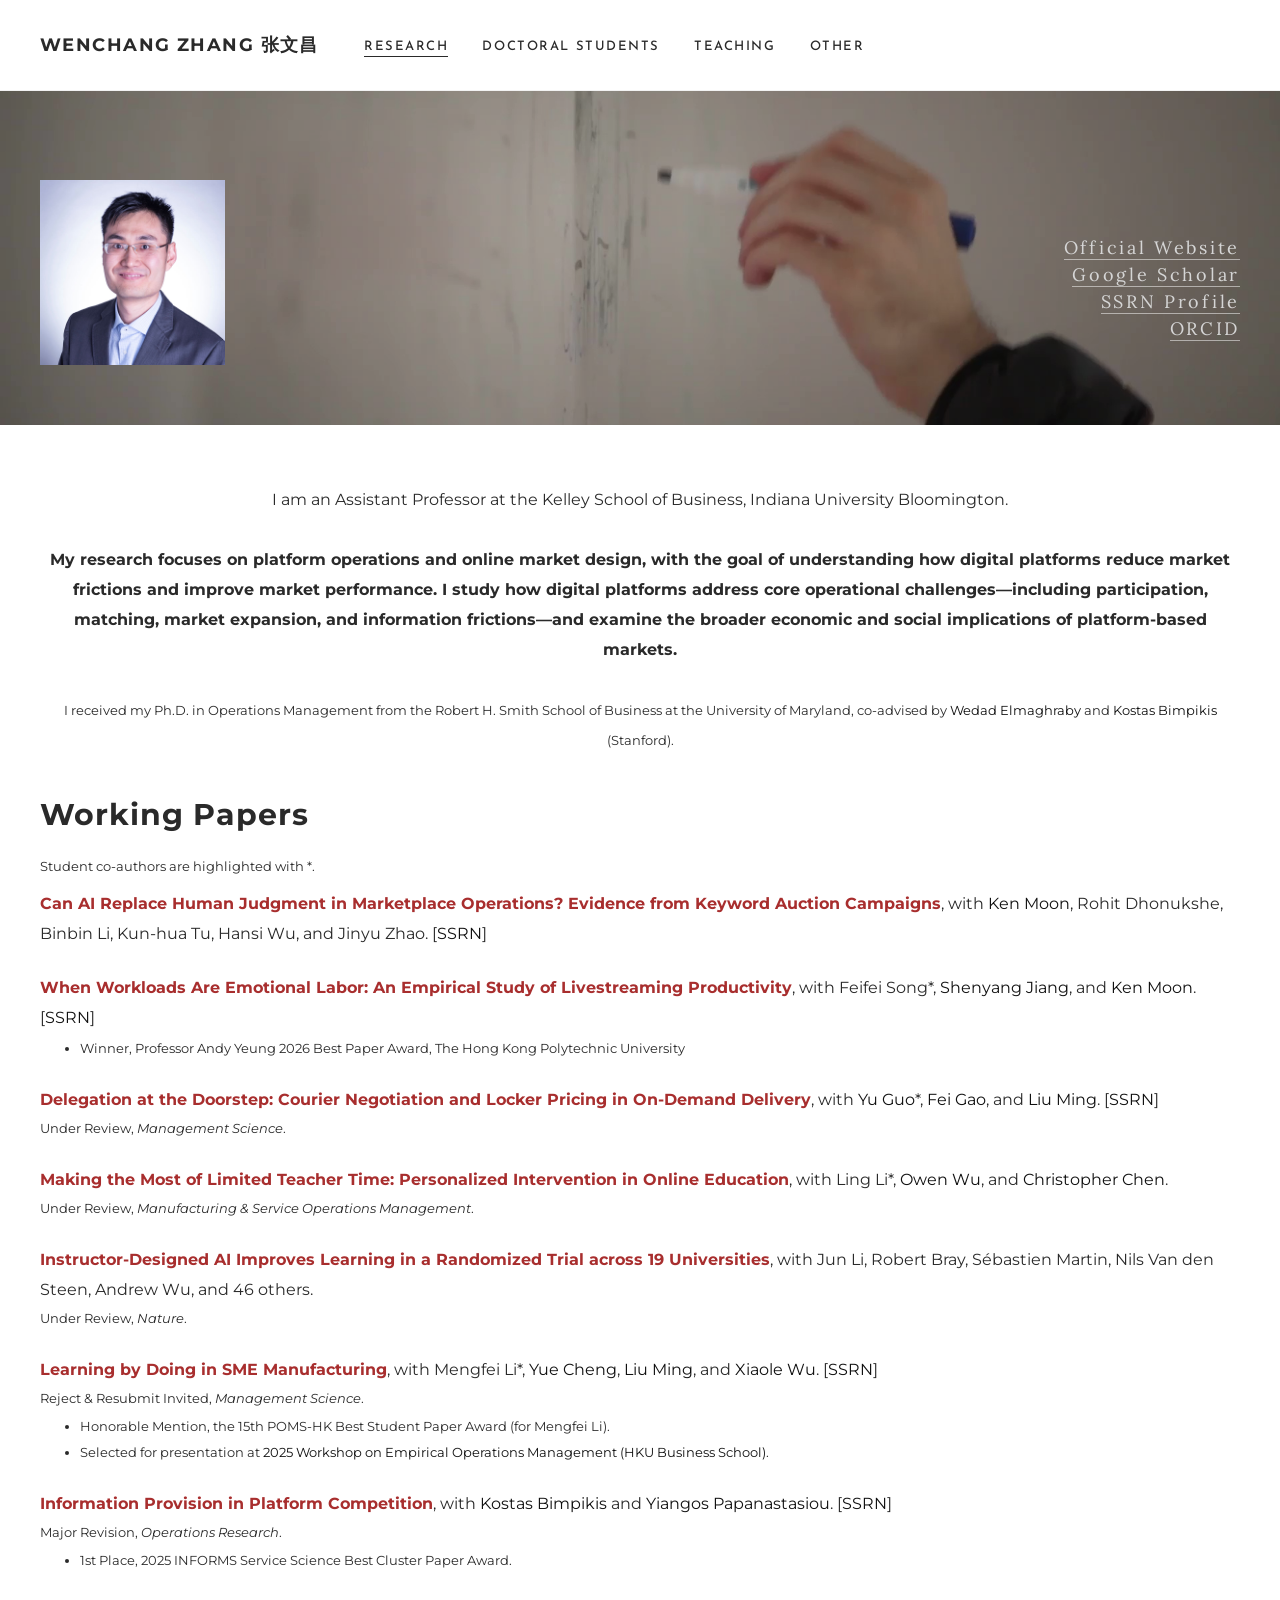
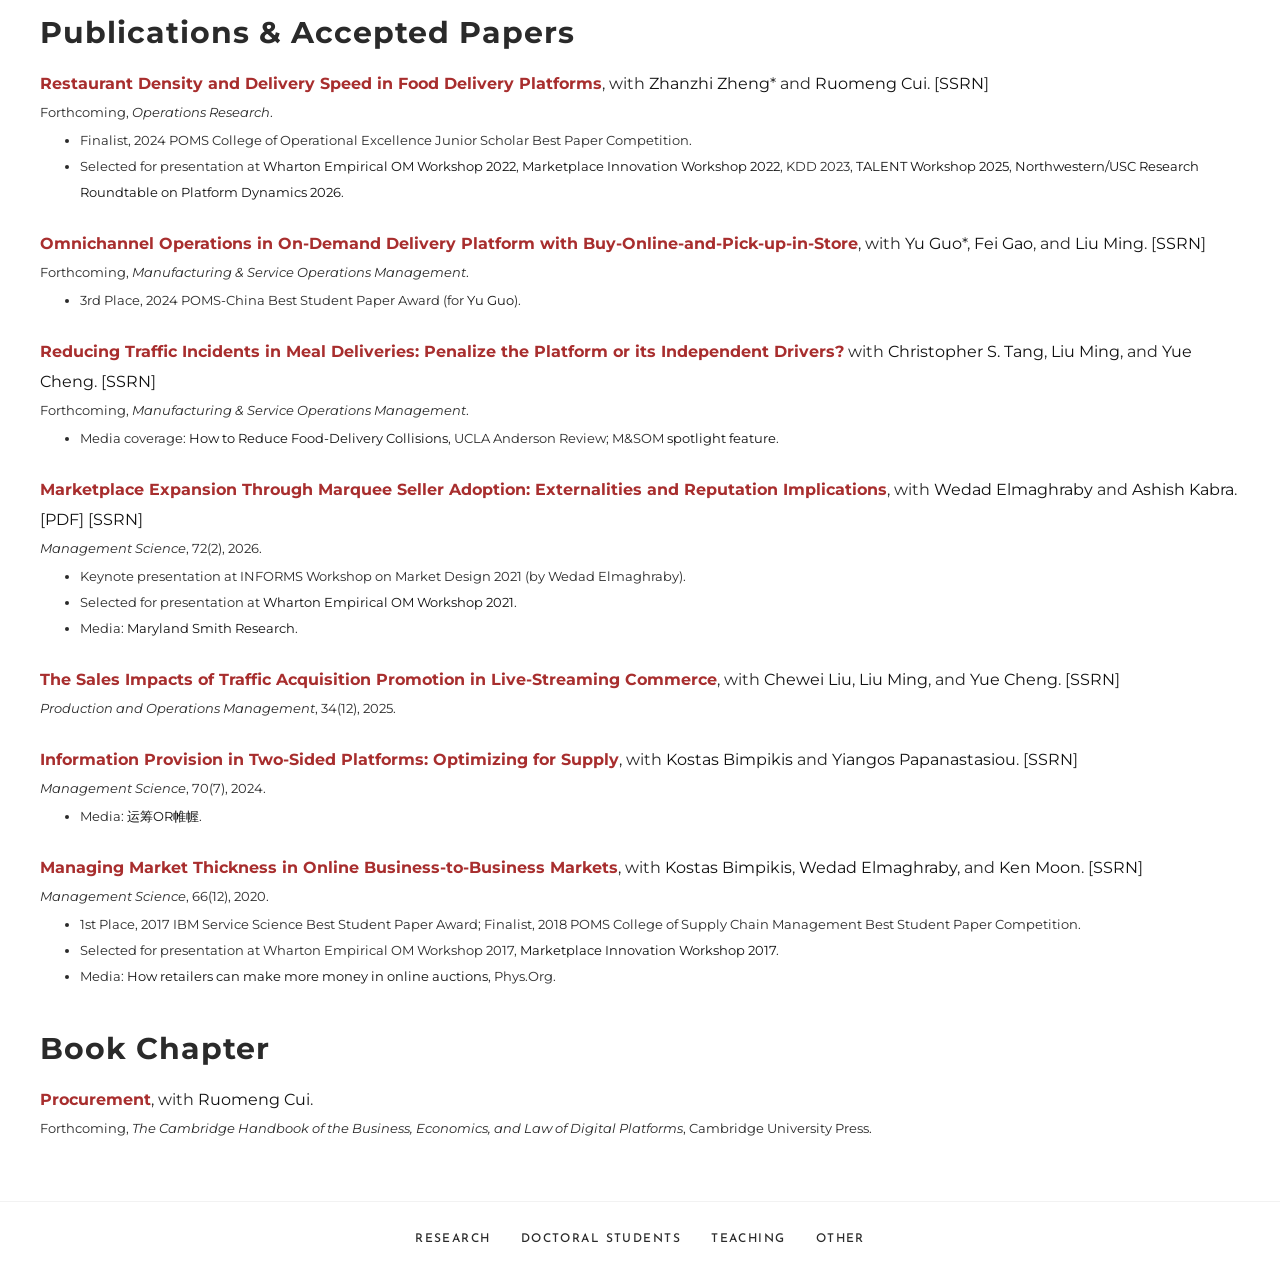
==== commit c24e8021: "Relabel Nature submission as Under Review Co-Authored-By: Claude Opus 5.5 <noreply@anthropic.com> Cl" ====
--- a/index.html
+++ b/index.html
@@ -108,7 +108,7 @@
 <li><p><strong>Making the Most of Limited Teacher Time: Personalized Intervention in Online Education</strong>, with Ling Li*, <a href="https://owenwu.pages.iu.edu/">Owen Wu</a>, and <a href="https://www.christopherjchen.com/">Christopher Chen</a>.</p>
 <p>Under Review, <em>Manufacturing &amp; Service Operations Management</em>.</p></li>
 <li><p><strong>Instructor-Designed AI Improves Learning in a Randomized Trial across 19 Universities</strong>, with Jun Li, Robert Bray, Sébastien Martin, Nils Van den Steen, Andrew Wu, and 46 others.</p>
-<p>Submitted to <em>Nature</em>.</p></li>
+<p>Under Review, <em>Nature</em>.</p></li>
 <li><p><strong>Learning by Doing in SME Manufacturing</strong>, with Mengfei Li*, <a href="https://en.em-lyon.com.cn/faculty/view/128">Yue Cheng</a>, <a href="https://myweb.cuhk.edu.cn/mingliu/Home/Index">Liu Ming</a>, and <a href="https://scholar.google.com/citations?user=tc1fwTEAAAAJ&amp;hl=en">Xiaole Wu</a>. [<a href="https://papers.ssrn.com/sol3/papers.cfm?abstract_id=5273302">SSRN</a>]</p>
 <p>Reject &amp; Resubmit Invited, <em>Management Science</em>.</p>
 <ul>
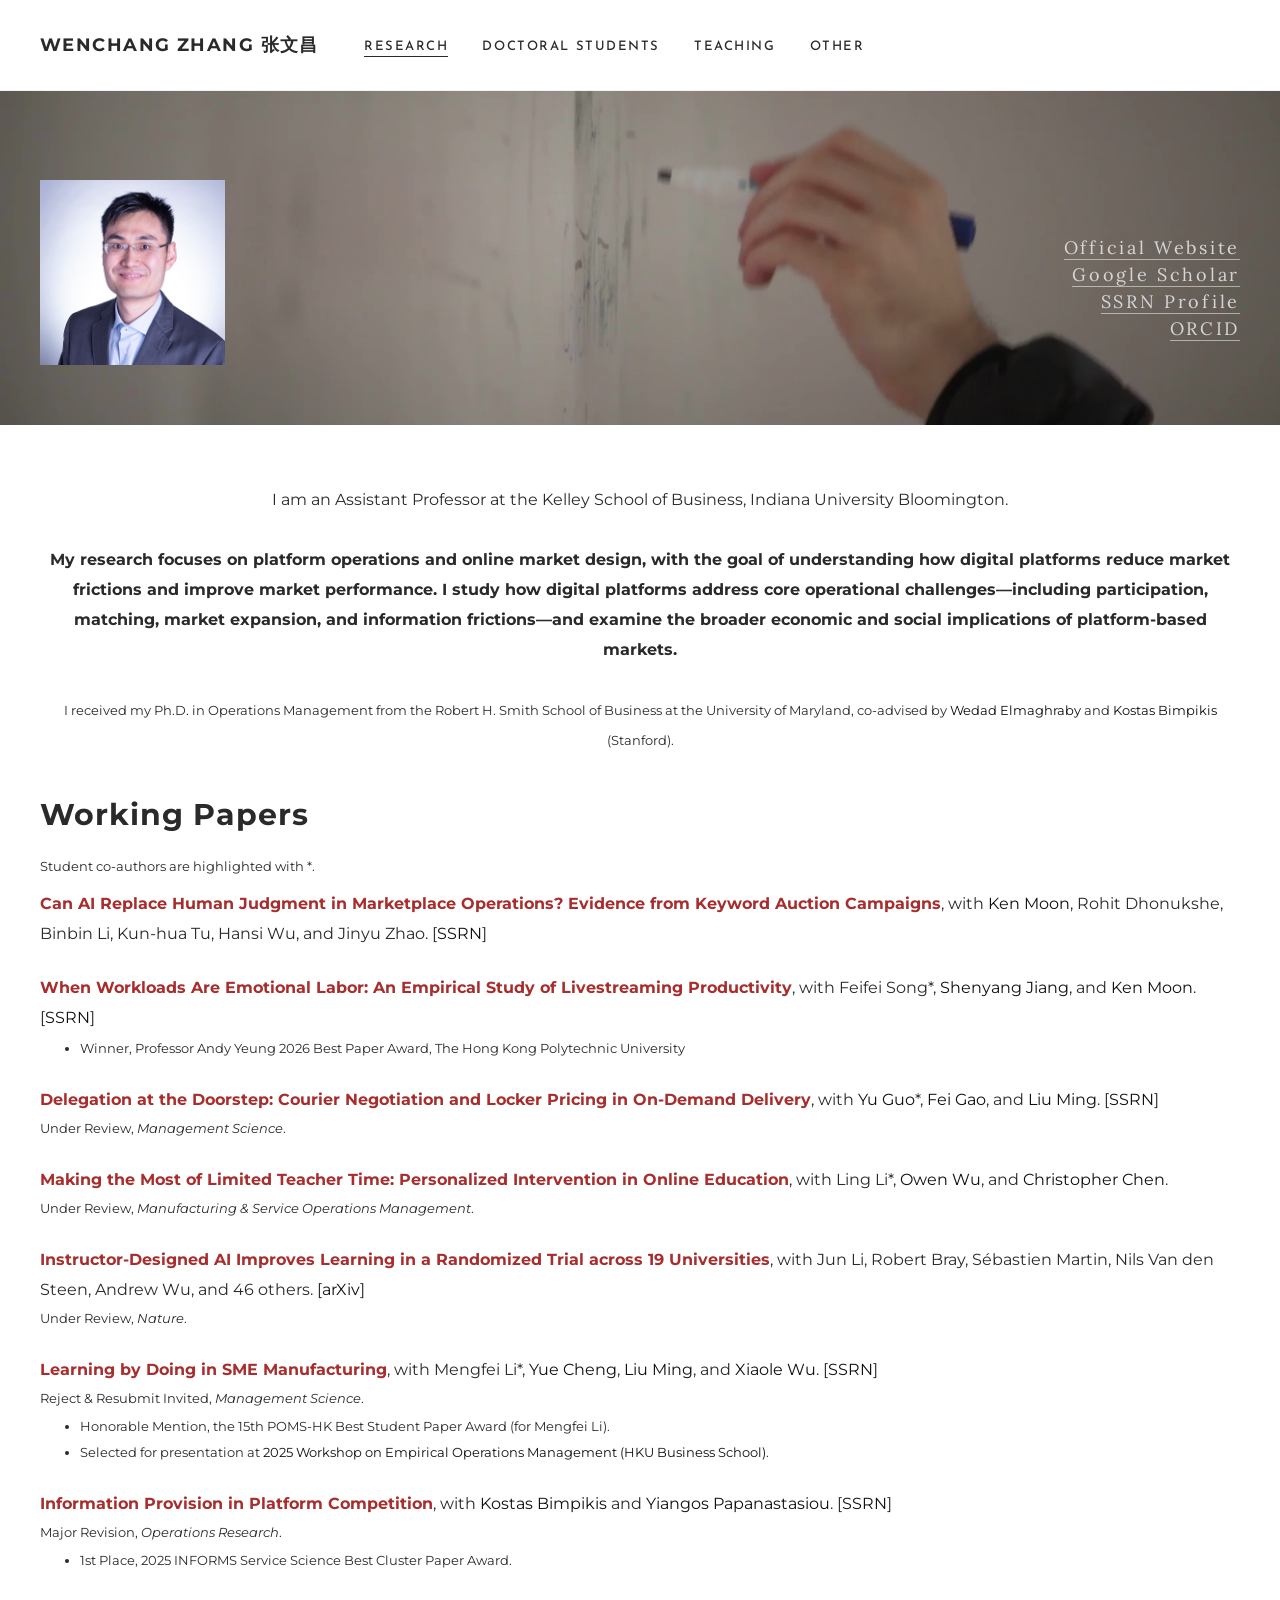
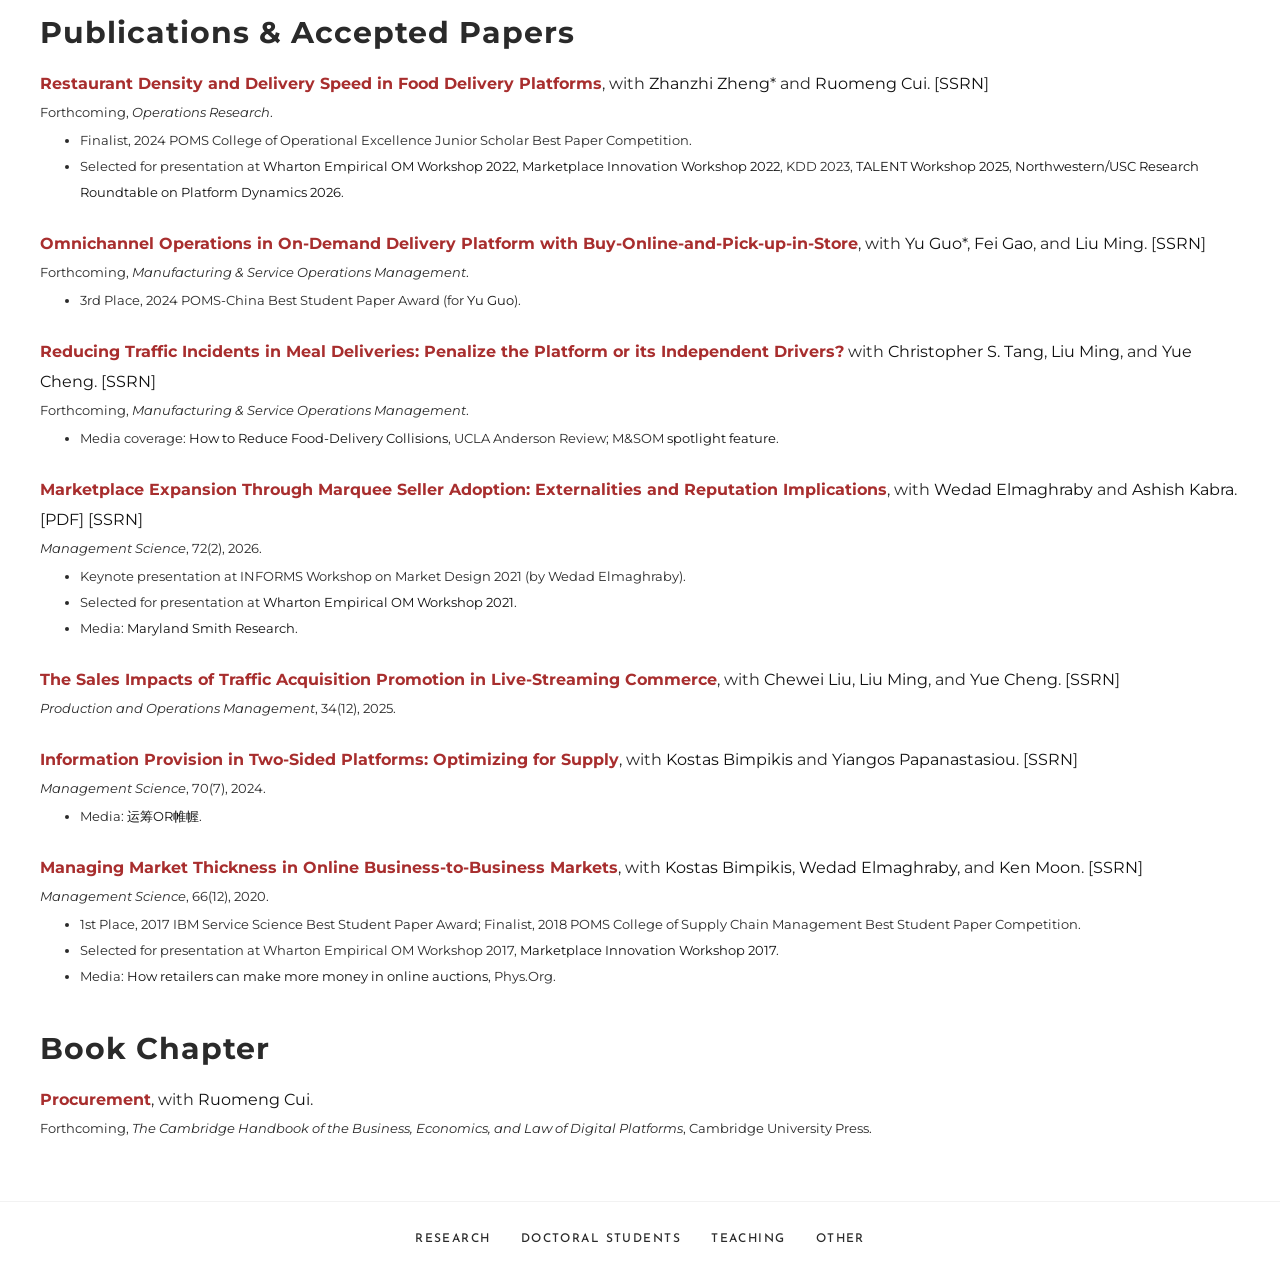
==== commit c877997b: "Add arXiv link to the Nature RCT paper Co-Authored-By: Claude Opus 5.5 <noreply@anthropic.com> Claud" ====
--- a/index.html
+++ b/index.html
@@ -107,7 +107,7 @@
 <p>Under Review, <em>Management Science</em>.</p></li>
 <li><p><strong>Making the Most of Limited Teacher Time: Personalized Intervention in Online Education</strong>, with Ling Li*, <a href="https://owenwu.pages.iu.edu/">Owen Wu</a>, and <a href="https://www.christopherjchen.com/">Christopher Chen</a>.</p>
 <p>Under Review, <em>Manufacturing &amp; Service Operations Management</em>.</p></li>
-<li><p><strong>Instructor-Designed AI Improves Learning in a Randomized Trial across 19 Universities</strong>, with Jun Li, Robert Bray, Sébastien Martin, Nils Van den Steen, Andrew Wu, and 46 others.</p>
+<li><p><strong>Instructor-Designed AI Improves Learning in a Randomized Trial across 19 Universities</strong>, with Jun Li, Robert Bray, Sébastien Martin, Nils Van den Steen, Andrew Wu, and 46 others. [<a href="https://arxiv.org/abs/2611.19099">arXiv</a>]</p>
 <p>Under Review, <em>Nature</em>.</p></li>
 <li><p><strong>Learning by Doing in SME Manufacturing</strong>, with Mengfei Li*, <a href="https://en.em-lyon.com.cn/faculty/view/128">Yue Cheng</a>, <a href="https://myweb.cuhk.edu.cn/mingliu/Home/Index">Liu Ming</a>, and <a href="https://scholar.google.com/citations?user=tc1fwTEAAAAJ&amp;hl=en">Xiaole Wu</a>. [<a href="https://papers.ssrn.com/sol3/papers.cfm?abstract_id=5273302">SSRN</a>]</p>
 <p>Reject &amp; Resubmit Invited, <em>Management Science</em>.</p>
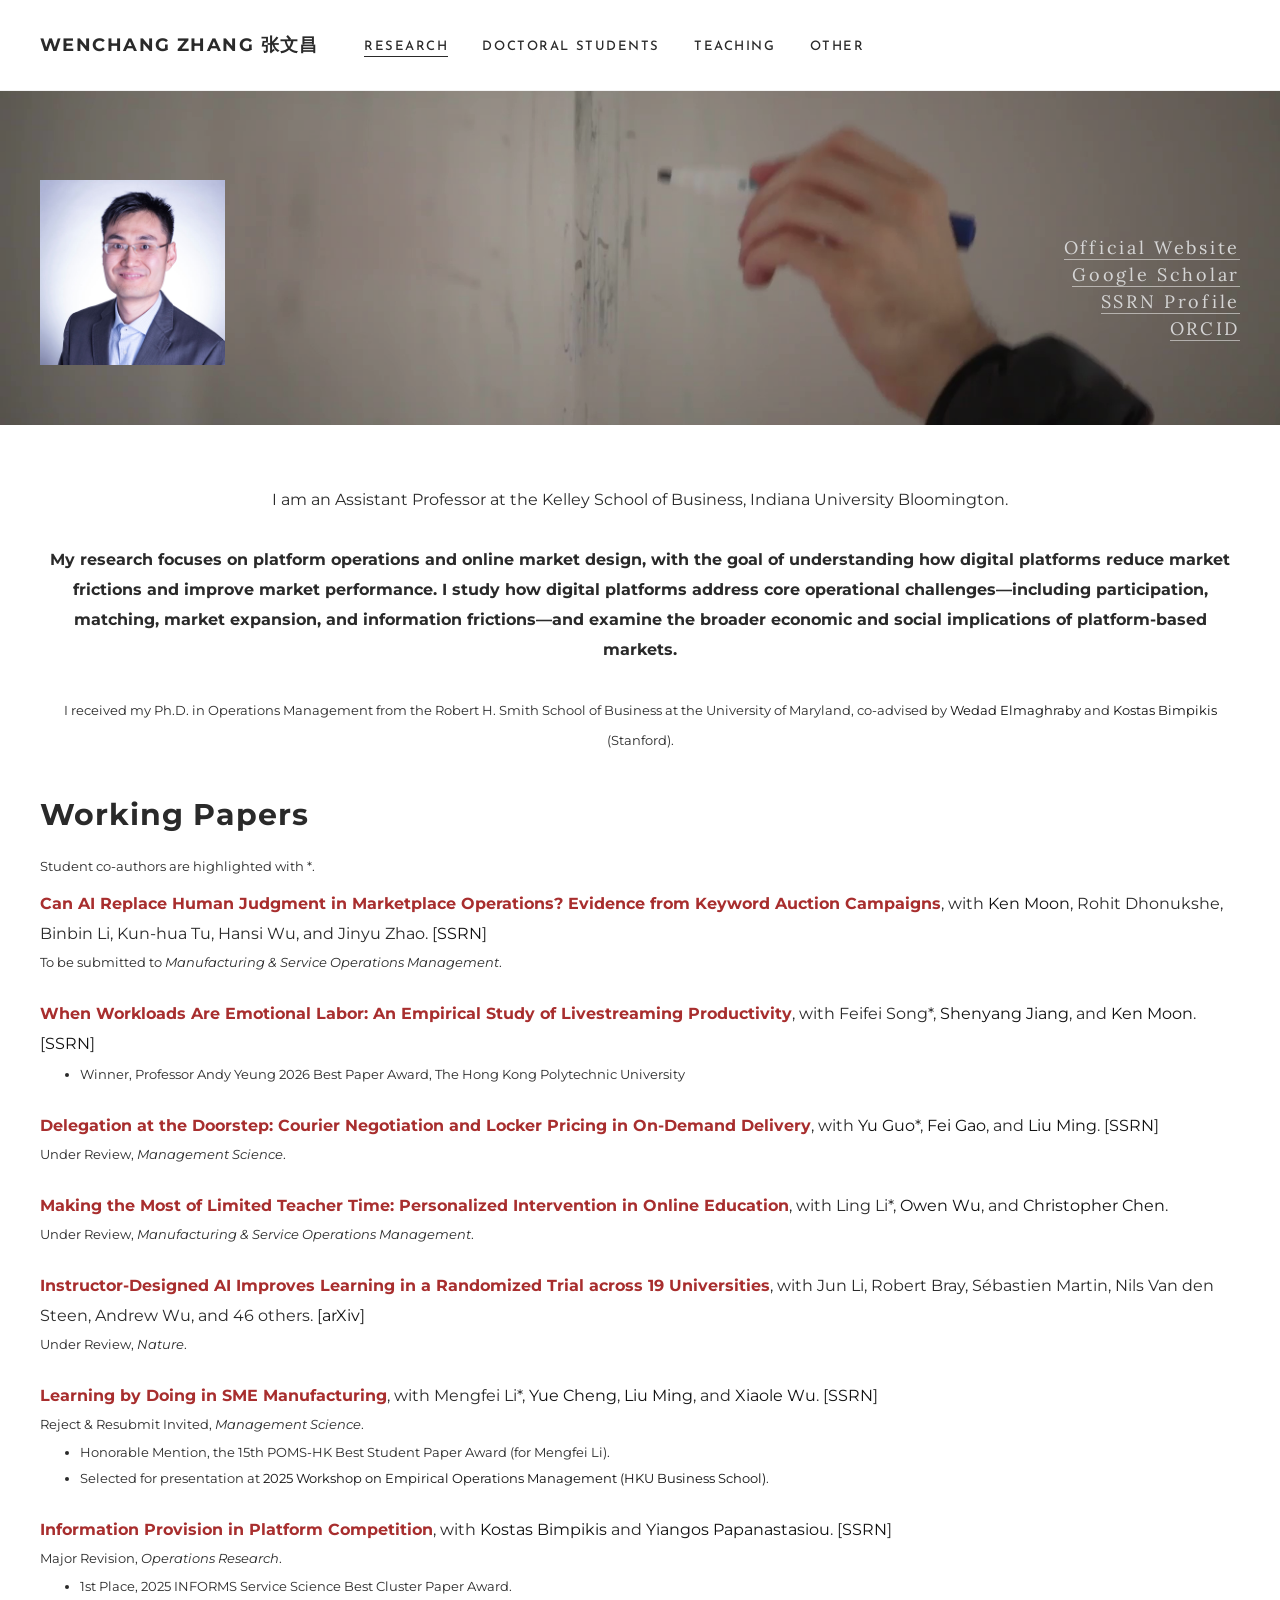
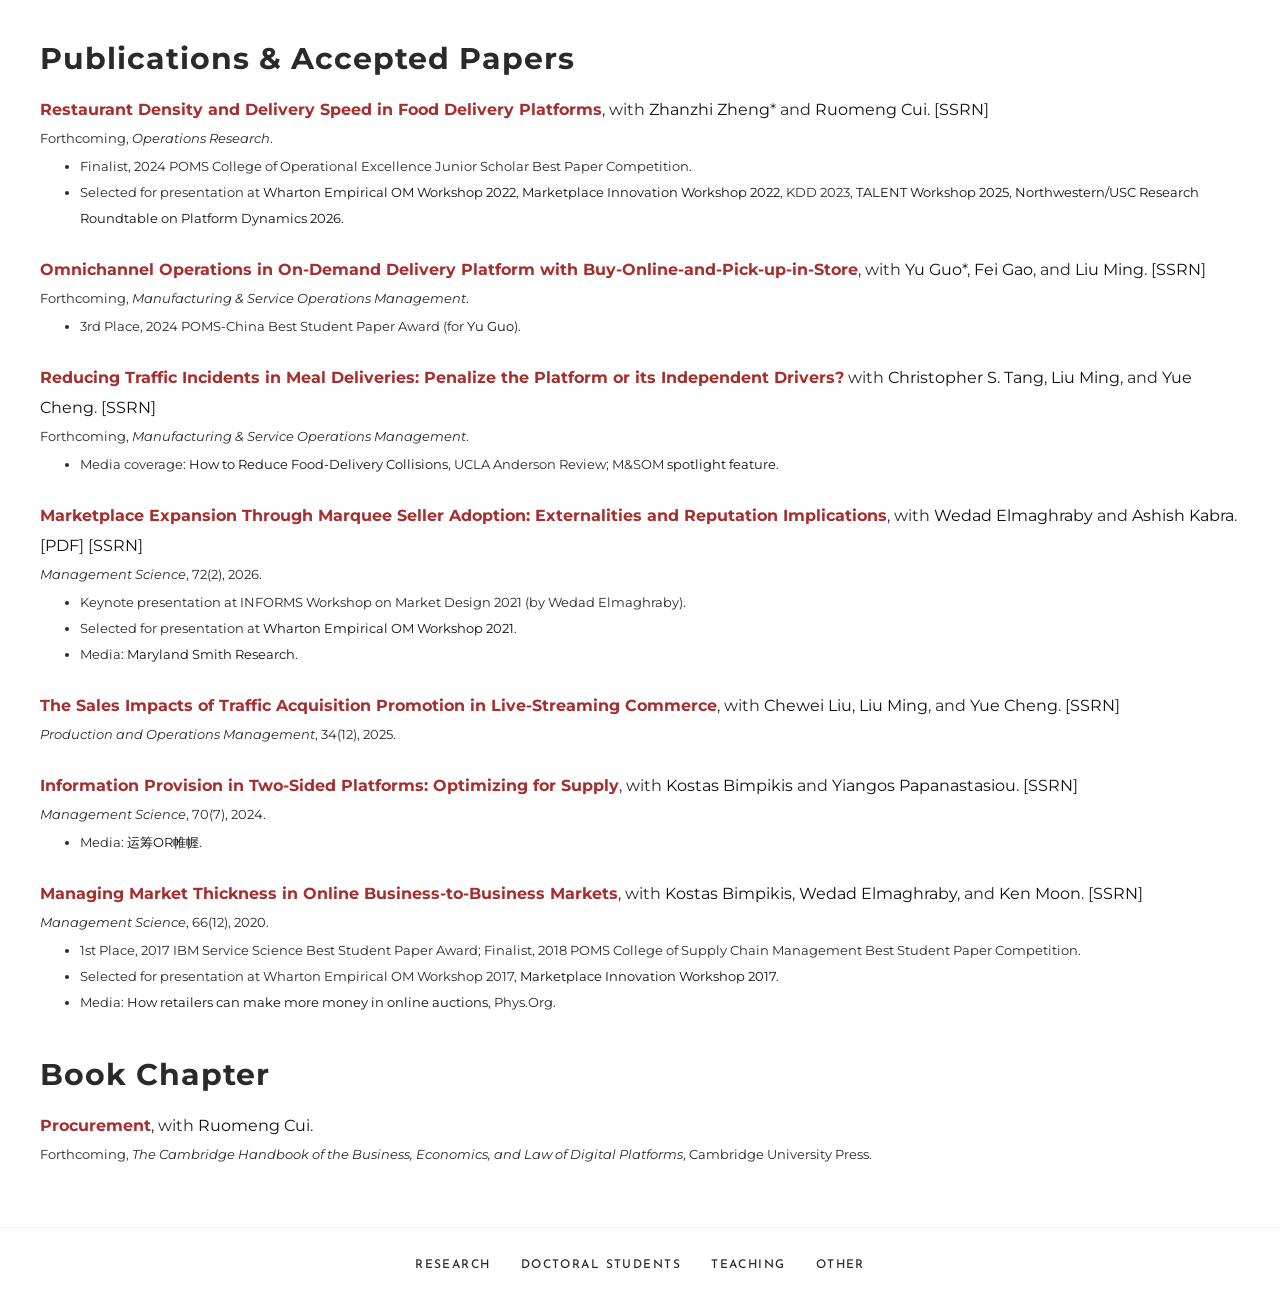
==== commit ab8f8e9c: "Mirror 2026-11-19 CV fixes: M&SOM status, 2026 seminars, POMS service - Keyword-auction paper: "To b" ====
--- a/index.html
+++ b/index.html
@@ -98,7 +98,8 @@
 </div>
 <div class="papers">
 <ul>
-<li><p><strong>Can AI Replace Human Judgment in Marketplace Operations? Evidence from Keyword Auction Campaigns</strong>, with <a href="https://business.cornell.edu/profiles/khm57/">Ken Moon</a>, Rohit Dhonukshe, Binbin Li, Kun-hua Tu, Hansi Wu, and Jinyu Zhao. [<a href="https://papers.ssrn.com/sol3/papers.cfm?abstract_id=6870063">SSRN</a>]</p></li>
+<li><p><strong>Can AI Replace Human Judgment in Marketplace Operations? Evidence from Keyword Auction Campaigns</strong>, with <a href="https://business.cornell.edu/profiles/khm57/">Ken Moon</a>, Rohit Dhonukshe, Binbin Li, Kun-hua Tu, Hansi Wu, and Jinyu Zhao. [<a href="https://papers.ssrn.com/sol3/papers.cfm?abstract_id=6870063">SSRN</a>]</p>
+<p>To be submitted to <em>Manufacturing &amp; Service Operations Management</em>.</p></li>
 <li><p><strong>When Workloads Are Emotional Labor: An Empirical Study of Livestreaming Productivity</strong>, with Feifei Song*, <a href="https://www.polyu.edu.hk/lms/people/academic-staff/shenyang-jiang/">Shenyang Jiang</a>, and <a href="https://business.cornell.edu/profiles/khm57/">Ken Moon</a>. [<a href="https://papers.ssrn.com/sol3/papers.cfm?abstract_id=5198270">SSRN</a>]</p>
 <ul>
 <li>Winner, Professor Andy Yeung 2026 Best Paper Award, The Hong Kong Polytechnic University</li>
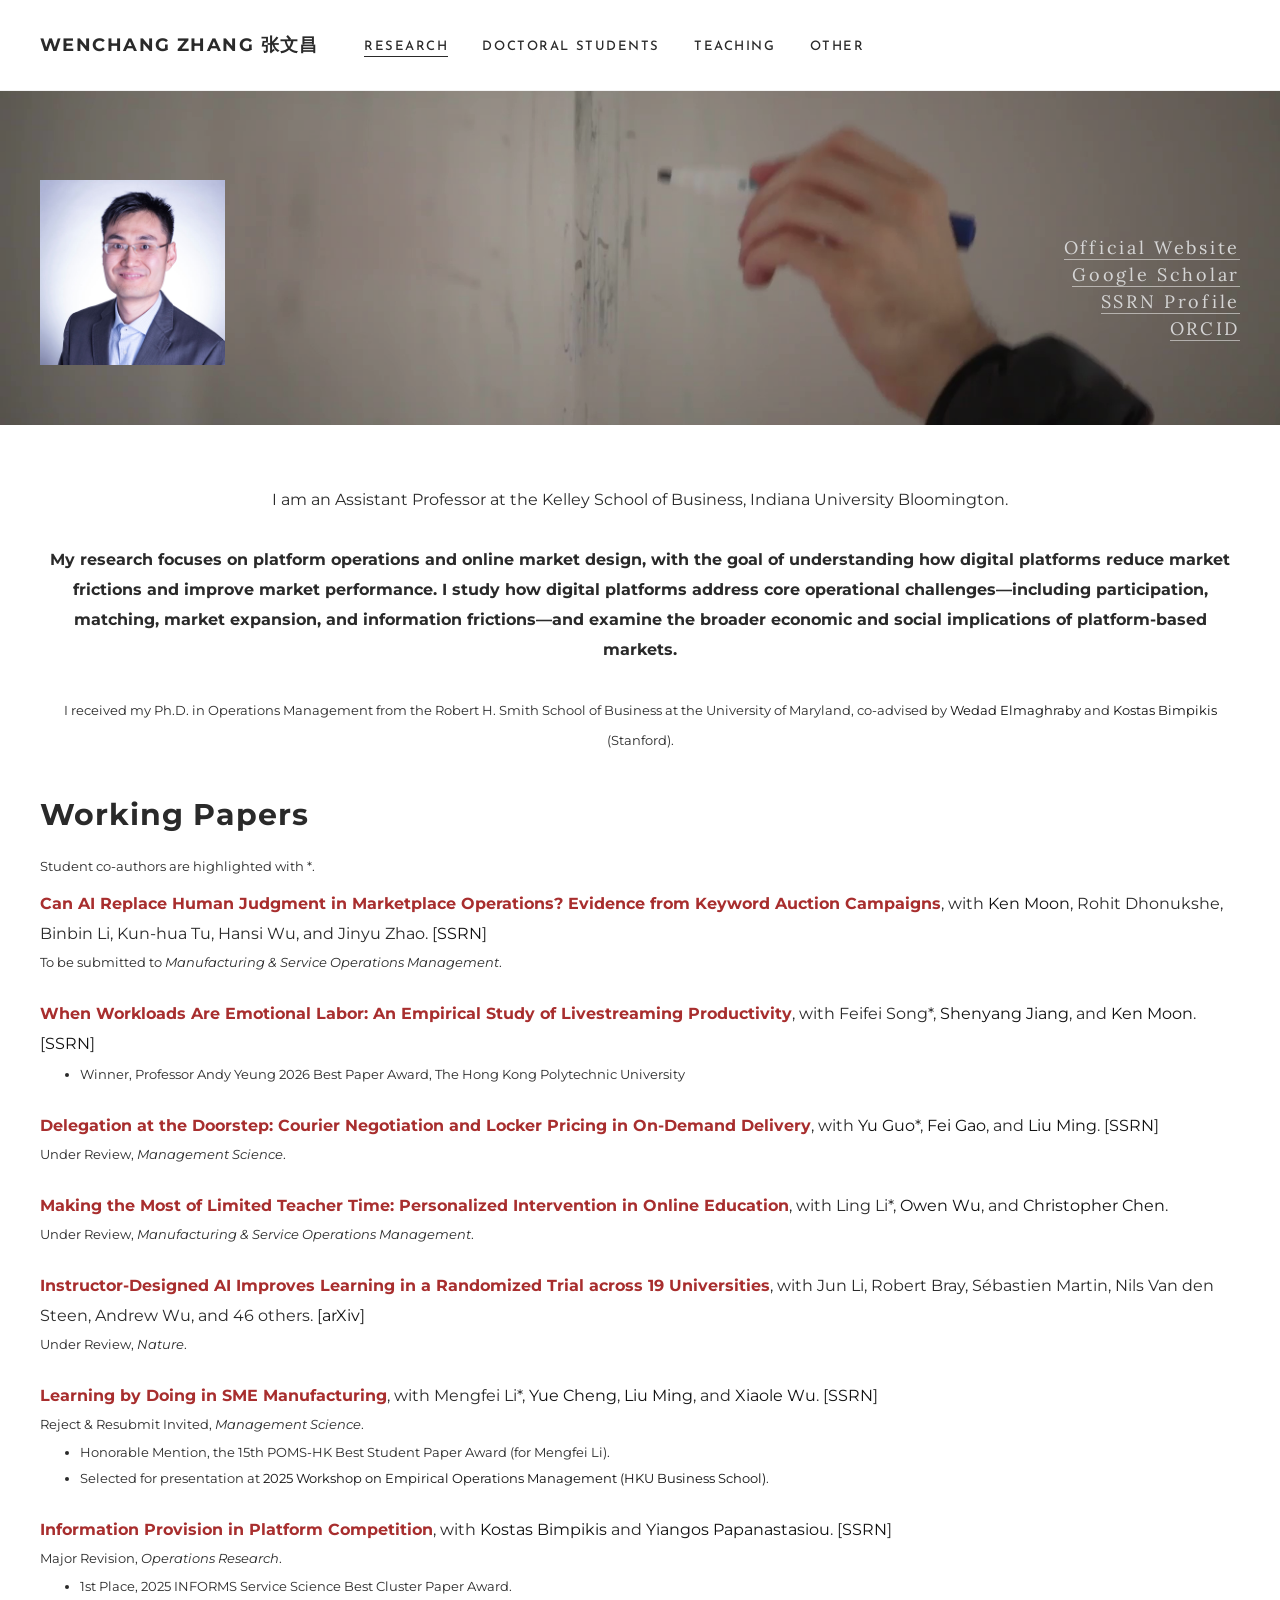
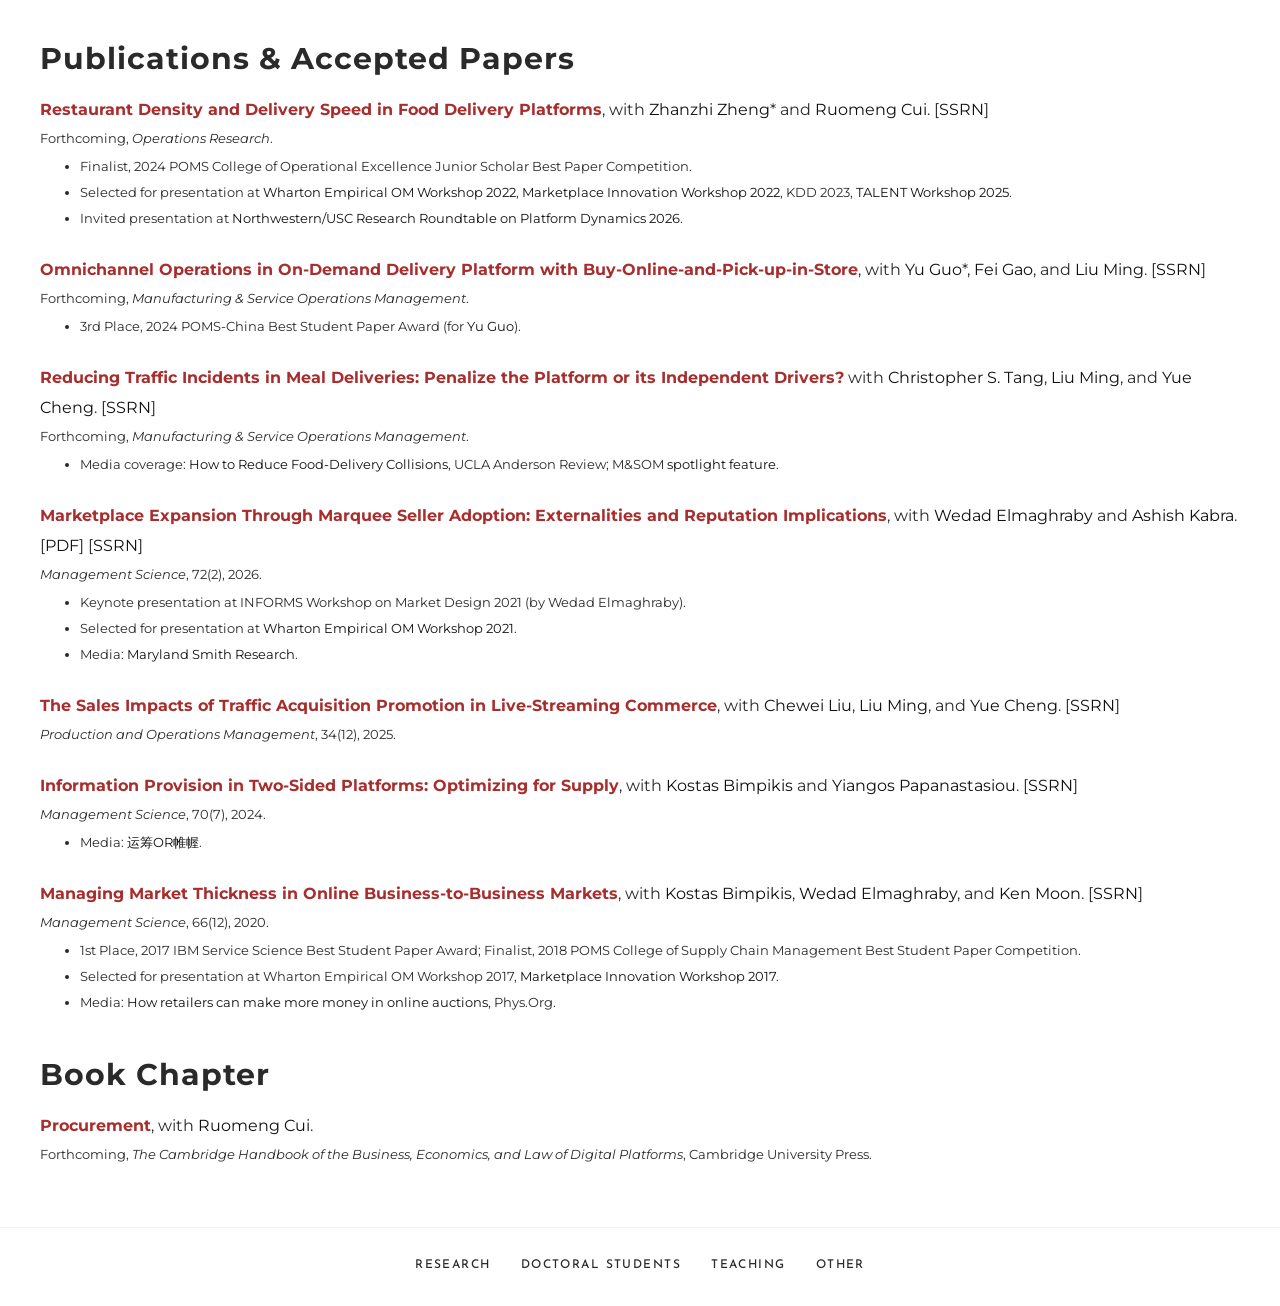
==== commit 93bda3d0: "Density paper: list the 2026 Platform Dynamics roundtable as an invited presentation Splits the bull" ====
--- a/index.html
+++ b/index.html
@@ -130,7 +130,8 @@
 <p>Forthcoming, <em>Operations Research</em>.</p>
 <ul>
 <li>Finalist, 2024 POMS College of Operational Excellence Junior Scholar Best Paper Competition.</li>
-<li>Selected for presentation at <a href="https://www.dropbox.com/s/8o8asq0hb69v4n5/FINAL%20Workshop%20on%20Empirical%20Research%20in%20Operations%20Management%20%28Poster%20%28Portrait%29%29%20%288.5%20%C3%97%2011%20in%29%20%281%29.pdf?dl=0">Wharton Empirical OM Workshop 2022</a>, <a href="http://marketplaceinnovation.net/2022/index.html">Marketplace Innovation Workshop 2022</a>, KDD 2023, <a href="https://sites.gatech.edu/talent-2025/friday-may-30/">TALENT Workshop 2025</a>, <a href="https://www.dropbox.com/scl/fi/5ey740l1riwrxj7iiv9kn/platform_dynamics_2026_agenda.pdf?rlkey=rhd4g1sr3v8571lvft18p32os&amp;dl=0">Northwestern/USC Research Roundtable on Platform Dynamics 2026</a>.</li>
+<li>Selected for presentation at <a href="https://www.dropbox.com/s/8o8asq0hb69v4n5/FINAL%20Workshop%20on%20Empirical%20Research%20in%20Operations%20Management%20%28Poster%20%28Portrait%29%29%20%288.5%20%C3%97%2011%20in%29%20%281%29.pdf?dl=0">Wharton Empirical OM Workshop 2022</a>, <a href="http://marketplaceinnovation.net/2022/index.html">Marketplace Innovation Workshop 2022</a>, KDD 2023, <a href="https://sites.gatech.edu/talent-2025/friday-may-30/">TALENT Workshop 2025</a>.</li>
+<li>Invited presentation at <a href="https://www.dropbox.com/scl/fi/5ey740l1riwrxj7iiv9kn/platform_dynamics_2026_agenda.pdf?rlkey=rhd4g1sr3v8571lvft18p32os&amp;dl=0">Northwestern/USC Research Roundtable on Platform Dynamics 2026</a>.</li>
 </ul></li>
 <li><p><strong>Omnichannel Operations in On-Demand Delivery Platform with Buy-Online-and-Pick-up-in-Store</strong>, with <a href="https://joeyyuguo.github.io/">Yu Guo</a>*, <a href="https://sites.google.com/view/feigao/home">Fei Gao</a>, and <a href="https://myweb.cuhk.edu.cn/mingliu/Home/Index">Liu Ming</a>. [<a href="https://papers.ssrn.com/sol3/papers.cfm?abstract_id=4862038">SSRN</a>]</p>
 <p>Forthcoming, <em>Manufacturing &amp; Service Operations Management</em>.</p>
